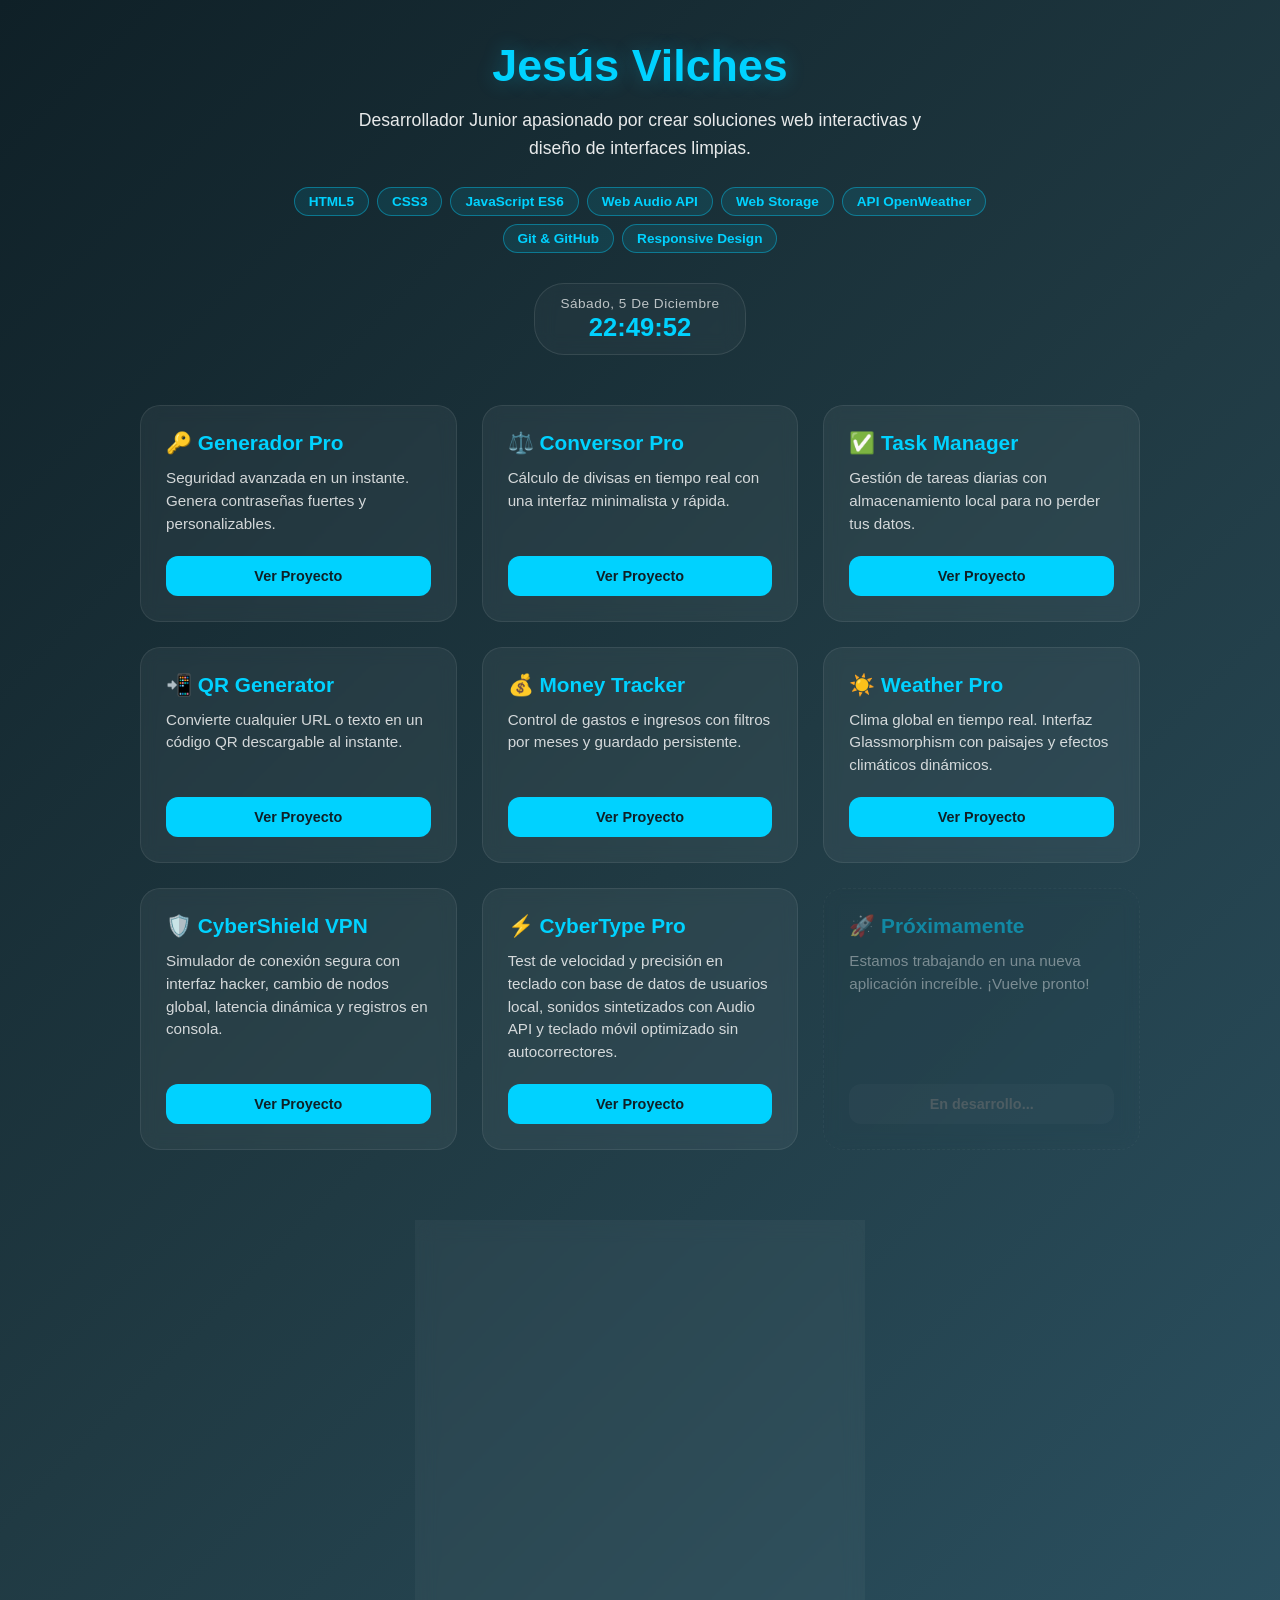
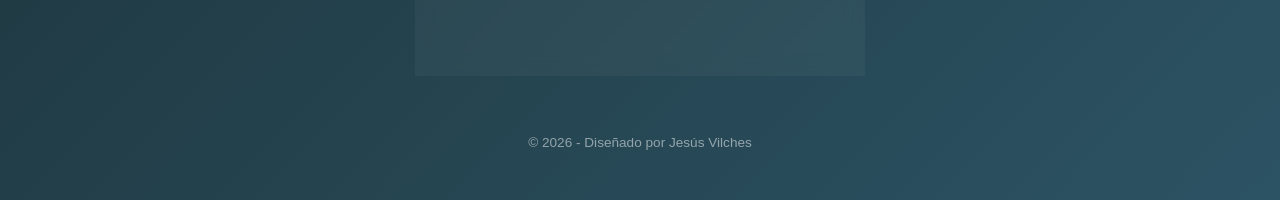
==== index.html @ 09b0a73a "Update index.html" ====
<!DOCTYPE html>
<html lang="es">
<head>
    <meta charset="UTF-8">
    <meta name="viewport" content="width=device-width, initial-scale=1.0">
    <title>Jesús Vilches | Portafolio</title>
    <style>
        * { margin: 0; padding: 0; box-sizing: border-box; font-family: 'Segoe UI', Tahoma, Geneva, Verdana, sans-serif; }
        
        body {
            background: linear-gradient(135deg, #0f2027 0%, #203a43 50%, #2c5364 100%);
            color: white;
            min-height: 100vh;
            display: flex;
            flex-direction: column;
            align-items: center;
            padding: 40px 20px;
        }

        header { text-align: center; margin-bottom: 40px; max-width: 800px; width: 100%; }
        
        h1 { font-size: 2.8rem; margin-bottom: 15px; color: #00d2ff; text-shadow: 0 0 20px rgba(0,210,255,0.3); }
        
        .descripcion { font-size: 1.1rem; margin-bottom: 25px; opacity: 0.9; line-height: 1.6; padding: 0 10px; max-width: 600px; margin-left: auto; margin-right: auto; }

        .skills-container { display: flex; gap: 8px; justify-content: center; flex-wrap: wrap; margin-bottom: 30px; }
        .skill-tag { 
            background: rgba(0, 210, 255, 0.1); border: 1px solid rgba(0, 210, 255, 0.4); 
            color: #00d2ff; padding: 6px 14px; border-radius: 25px; 
            font-size: 0.85rem; font-weight: bold;
            transition: all 0.3s ease;
        }
        .skill-tag:hover { background: rgba(0, 210, 255, 0.25); transform: translateY(-2px); }

        .info-tiempo { 
            background: rgba(255, 255, 255, 0.03); padding: 12px 25px; 
            border-radius: 30px; backdrop-filter: blur(10px); 
            -webkit-backdrop-filter: blur(10px);
            border: 1px solid rgba(255,255,255,0.1); 
            margin: 0 auto 10px auto; width: fit-content;
            display: flex; flex-direction: column; align-items: center; gap: 2px;
        }
        #fecha { display: block; font-size: 0.85rem; text-transform: capitalize; opacity: 0.7; letter-spacing: 0.5px; }
        #reloj { display: block; font-size: 1.6rem; font-weight: bold; color: #00d2ff; }

        /* Contenedor inteligente */
        .container { 
            width: 100%; 
            max-width: 1000px; 
            display: grid; 
            grid-template-columns: repeat(auto-fit, minmax(280px, 1fr)); 
            gap: 25px; 
            margin-bottom: 40px;
        }

        /* Tarjetas con estilo Glassmorphism (Cristal) */
        .proyecto { 
            background: rgba(255, 255, 255, 0.05); 
            padding: 25px; 
            border-radius: 20px; 
            border: 1px solid rgba(255, 255, 255, 0.08); 
            backdrop-filter: blur(8px);
            -webkit-backdrop-filter: blur(8px);
            display: flex; 
            flex-direction: column; 
            justify-content: space-between; 
            transition: all 0.4s cubic-bezier(0.165, 0.84, 0.44, 1);
        }

        .proyecto:hover {
            transform: translateY(-8px);
            box-shadow: 0 15px 30px rgba(0, 210, 255, 0.15);
            border-color: rgba(0, 210, 255, 0.5);
            background: rgba(255, 255, 255, 0.08);
        }
        
        h3 { color: #00d2ff; margin-bottom: 12px; font-size: 1.3rem; display: flex; align-items: center; gap: 8px; }
        .proyecto p { margin-bottom: 20px; font-size: 0.95rem; opacity: 0.8; line-height: 1.5; }
        
        .btn { 
            background: #00d2ff; 
            color: #0f2027; 
            text-decoration: none; 
            padding: 12px; 
            border-radius: 12px; 
            text-align: center; 
            font-weight: bold; 
            font-size: 0.9rem;
            cursor: pointer;
            border: none;
            transition: all 0.2s ease;
            width: 100%;
            margin-top: auto; 
        }

        .btn:hover { opacity: 0.9; transform: scale(1.02); box-shadow: 0 4px 12px rgba(0, 210, 255, 0.3); }

        /* Estilos de la sección de contacto */
        .contacto-seccion {
            width: 100%;
            max-width: 450px;
            margin-top: 30px;
            background: rgba(255, 255, 255, 0.04);
            padding: 30px;
            border-radius: 20px;
            border: 1px solid rgba(255,255,255,0.08);
            backdrop-filter: blur(10px);
            -webkit-backdrop-filter: blur(10px);
        }

        .contacto-seccion h2 {
            text-align: center;
            color: #00d2ff;
            margin-bottom: 20px;
            font-size: 1.6rem;
        }

        .form-group { margin-bottom: 18px; }
        .form-group label { display: block; margin-bottom: 6px; font-size: 0.9rem; opacity: 0.8; }
        .form-group input, .form-group textarea {
            width: 100%;
            padding: 12px;
            border-radius: 10px;
            border: 1px solid rgba(255,255,255,0.15);
            background: rgba(0, 0, 0, 0.2);
            color: white;
            font-size: 0.95rem;
            outline: none;
            transition: border-color 0.2s;
        }

        .form-group input:focus, .form-group textarea:focus {
            border-color: #00d2ff;
        }

        footer { margin-top: 60px; opacity: 0.5; font-size: 0.85rem; padding-bottom: 10px; text-align: center; }
    </style>
</head>
<body>

    <header>
        <h1>Jesús Vilches</h1>
        <p class="descripcion">Desarrollador Junior apasionado por crear soluciones web interactivas y diseño de interfaces limpias.</p>
        
        <div class="skills-container">
            <span class="skill-tag">HTML5</span>
            <span class="skill-tag">CSS3</span>
            <span class="skill-tag">JavaScript ES6</span>
            <span class="skill-tag">Web Audio API</span>
            <span class="skill-tag">Web Storage</span>
            <span class="skill-tag">API OpenWeather</span>
            <span class="skill-tag">Git & GitHub</span>
            <span class="skill-tag">Responsive Design</span>
        </div>

        <div class="info-tiempo">
            <span id="fecha"></span>
            <span id="reloj"></span>
        </div>
    </header>

    <div class="container">
        <div class="proyecto">
            <h3>🔑 Generador Pro</h3>
            <p>Seguridad avanzada en un instante. Genera contraseñas fuertes y personalizables.</p>
            <a href="https://vilcheslinense4.github.io/generador-pass-js-/" class="btn">Ver Proyecto</a>
        </div>

        <div class="proyecto">
            <h3>⚖️ Conversor Pro</h3>
            <p>Cálculo de divisas en tiempo real con una interfaz minimalista y rápida.</p>
            <a href="https://vilcheslinense4.github.io/conversor-divisas/" class="btn">Ver Proyecto</a>
        </div>

        <div class="proyecto">
            <h3>✅ Task Manager</h3>
            <p>Gestión de tareas diarias con almacenamiento local para no perder tus datos.</p>
            <a href="https://vilcheslinense4.github.io/lista-tareas-js/" class="btn">Ver Proyecto</a>
        </div>

        <div class="proyecto">
            <h3>📲 QR Generator</h3>
            <p>Convierte cualquier URL o texto en un código QR descargable al instante.</p>
            <a href="https://vilcheslinense4.github.io/generador-qr/" class="btn">Ver Proyecto</a>
        </div>

        <div class="proyecto">
            <h3>💰 Money Tracker</h3>
            <p>Control de gastos e ingresos con filtros por meses y guardado persistente.</p>
            <a href="https://vilcheslinense4.github.io/gestor-gastos-personales/" class="btn">Ver Proyecto</a>
        </div>

        <div class="proyecto">
            <h3>☀️ Weather Pro</h3>
            <p>Clima global en tiempo real. Interfaz Glassmorphism con paisajes y efectos climáticos dinámicos.</p>
            <a href="https://vilcheslinense4.github.io/app-clima-js/" class="btn">Ver Proyecto</a>
        </div>

        <div class="proyecto">
            <h3>🛡️ CyberShield VPN</h3>
            <p>Simulador de conexión segura con interfaz hacker, cambio de nodos global, latencia dinámica y registros en consola.</p>
            <a href="https://vilcheslinense4.github.io/simulador-vpn/index.html" class="btn">Ver Proyecto</a>
        </div>

        <div class="proyecto">
            <h3>⚡ CyberType Pro</h3>
            <p>Test de velocidad y precisión en teclado con base de datos de usuarios local, sonidos sintetizados con Audio API y teclado móvil optimizado sin autocorrectores.</p>
            <a href="https://vilcheslinense4.github.io/juego-tecleo-js/index.html" class="btn">Ver Proyecto</a>
        </div>

        <div class="proyecto" style="border-style: dashed; opacity: 0.5; background: transparent;">
            <h3>🚀 Próximamente</h3>
            <p>Estamos trabajando en una nueva aplicación increíble. ¡Vuelve pronto!</p>
            <span class="btn" style="background: rgba(255,255,255,0.05); color: #777; cursor: default; box-shadow: none; transform: none;">En desarrollo...</span>
        </div>
    </div>

    <div class="contacto-seccion">
        <h2>Contáctame</h2>
        <form action="https://formspree.io/f/xrejnpwr" method="POST">
            <div class="form-group">
                <label>Tu nombre:</label>
                <input type="text" name="name" required placeholder="Nombre completo">
            </div>
            <div class="form-group">
                <label>Tu correo electrónico:</label>
                <input type="email" name="_replyto" required placeholder="correo@ejemplo.com">
            </div>
            <div class="form-group">
                <label>Tu mensaje:</label>
                <textarea name="message" rows="4" required placeholder="Hola Jesús, me gustaría hablar sobre..."></textarea>
            </div>
            <button type="submit" class="btn" style="width: 100%;">Enviar Mensaje</button>
        </form>
    </div>

    <footer>© 2026 - Diseñado por Jesús Vilches</footer>

    <script>
        function actualizar() {
            const ahora = new Date();
            const opciones = { weekday: 'long', day: 'numeric', month: 'long' };
            document.getElementById('fecha').innerText = ahora.toLocaleDateString('es-ES', opciones);
            document.getElementById('reloj').innerText = ahora.toLocaleTimeString('es-ES');
        }
        setInterval(actualizar, 1000);
        actualizar();
    </script>
</body>
</html>
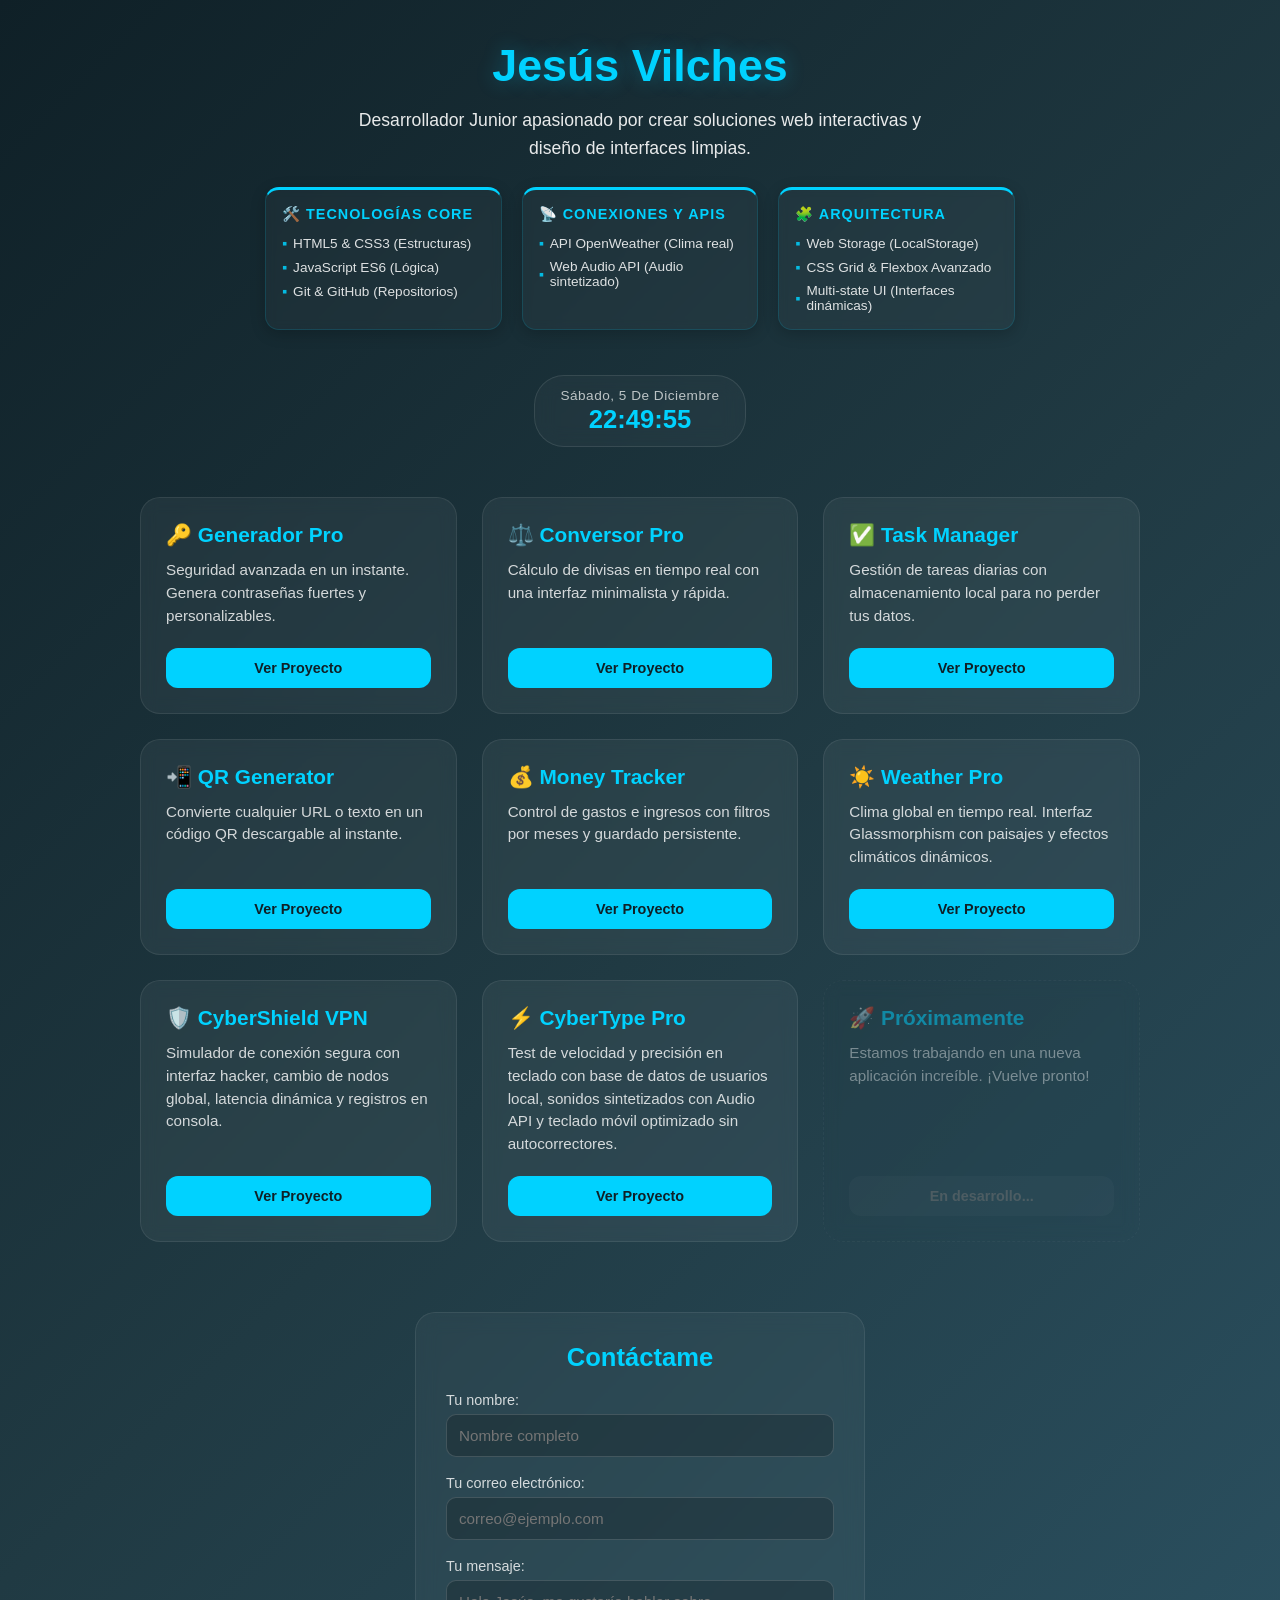
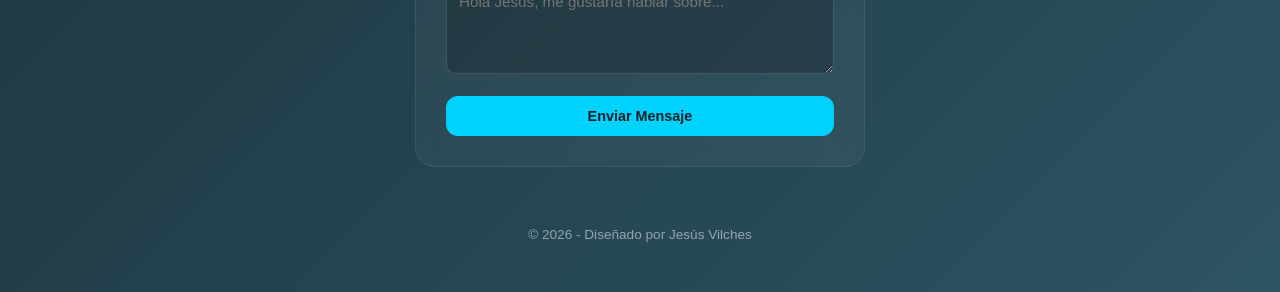
==== commit bbee58b2: "Update index.html" ====
--- a/index.html
+++ b/index.html
@@ -17,27 +17,85 @@
             padding: 40px 20px;
         }
 
-        header { text-align: center; margin-bottom: 40px; max-width: 800px; width: 100%; }
+        header { text-align: center; margin-bottom: 40px; max-width: 800px; width: 100%; display: flex; flex-direction: column; align-items: center; }
         
         h1 { font-size: 2.8rem; margin-bottom: 15px; color: #00d2ff; text-shadow: 0 0 20px rgba(0,210,255,0.3); }
         
-        .descripcion { font-size: 1.1rem; margin-bottom: 25px; opacity: 0.9; line-height: 1.6; padding: 0 10px; max-width: 600px; margin-left: auto; margin-right: auto; }
-
-        .skills-container { display: flex; gap: 8px; justify-content: center; flex-wrap: wrap; margin-bottom: 30px; }
-        .skill-tag { 
-            background: rgba(0, 210, 255, 0.1); border: 1px solid rgba(0, 210, 255, 0.4); 
-            color: #00d2ff; padding: 6px 14px; border-radius: 25px; 
-            font-size: 0.85rem; font-weight: bold;
+        .descripcion { font-size: 1.1rem; margin-bottom: 25px; opacity: 0.9; line-height: 1.6; padding: 0 10px; max-width: 600px; text-align: center; }
+
+        /* CONTENEDOR NUEVO DE CONOCIMIENTOS REALES (3 COLUMNAS) */
+        .skills-grid-new {
+            display: flex;
+            flex-wrap: wrap;
+            gap: 20px;
+            margin-bottom: 35px;
+            width: 100%;
+            max-width: 750px;
+            text-align: left;
+        }
+
+        .skills-column-cyber {
+            flex: 1;
+            min-width: 220px;
+            background: rgba(255, 255, 255, 0.03);
+            border: 1px solid rgba(0, 210, 255, 0.15);
+            border-top: 3px solid #00d2ff;
+            border-radius: 14px;
+            padding: 16px;
+            box-shadow: 0 4px 15px rgba(0, 0, 0, 0.2);
+            backdrop-filter: blur(5px);
+            -webkit-backdrop-filter: blur(5px);
             transition: all 0.3s ease;
         }
-        .skill-tag:hover { background: rgba(0, 210, 255, 0.25); transform: translateY(-2px); }
+
+        .skills-column-cyber:hover {
+            border-color: rgba(0, 210, 255, 0.5);
+            background: rgba(255, 255, 255, 0.06);
+            transform: translateY(-2px);
+            box-shadow: 0 6px 20px rgba(0, 210, 255, 0.1);
+        }
+
+        .skills-column-cyber h3 {
+            font-size: 0.9rem;
+            color: #00d2ff;
+            text-transform: uppercase;
+            letter-spacing: 1px;
+            margin-bottom: 12px;
+            display: flex;
+            align-items: center;
+            gap: 6px;
+        }
+
+        .skills-list-cyber {
+            list-style: none;
+            padding: 0;
+            margin: 0;
+            display: flex;
+            flex-direction: column;
+            gap: 8px;
+        }
+
+        .skills-list-cyber li {
+            font-size: 0.85rem;
+            color: white;
+            opacity: 0.85;
+            display: flex;
+            align-items: center;
+            gap: 6px;
+        }
+
+        .skills-list-cyber li::before {
+            content: "▪";
+            color: #00d2ff;
+            font-size: 0.9rem;
+        }
 
         .info-tiempo { 
             background: rgba(255, 255, 255, 0.03); padding: 12px 25px; 
             border-radius: 30px; backdrop-filter: blur(10px); 
             -webkit-backdrop-filter: blur(10px);
             border: 1px solid rgba(255,255,255,0.1); 
-            margin: 0 auto 10px auto; width: fit-content;
+            margin: 10px auto 10px auto; width: fit-content;
             display: flex; flex-direction: column; align-items: center; gap: 2px;
         }
         #fecha { display: block; font-size: 0.85rem; text-transform: capitalize; opacity: 0.7; letter-spacing: 0.5px; }
@@ -74,7 +132,7 @@
             background: rgba(255, 255, 255, 0.08);
         }
         
-        h3 { color: #00d2ff; margin-bottom: 12px; font-size: 1.3rem; display: flex; align-items: center; gap: 8px; }
+        .proyecto h3 { color: #00d2ff; margin-bottom: 12px; font-size: 1.3rem; display: flex; align-items: center; gap: 8px; text-transform: none; letter-spacing: normal; }
         .proyecto p { margin-bottom: 20px; font-size: 0.95rem; opacity: 0.8; line-height: 1.5; }
         
         .btn { 
@@ -134,6 +192,18 @@
         }
 
         footer { margin-top: 60px; opacity: 0.5; font-size: 0.85rem; padding-bottom: 10px; text-align: center; }
+
+        /* RESPONSIVE PARA EL SMARTPHONE */
+        @media (max-width: 650px) {
+            .skills-grid-new {
+                flex-direction: column;
+                gap: 15px;
+                padding: 0 10px;
+            }
+            .skills-column-cyber {
+                min-width: 100%;
+            }
+        }
     </style>
 </head>
 <body>
@@ -142,15 +212,34 @@
         <h1>Jesús Vilches</h1>
         <p class="descripcion">Desarrollador Junior apasionado por crear soluciones web interactivas y diseño de interfaces limpias.</p>
         
-        <div class="skills-container">
-            <span class="skill-tag">HTML5</span>
-            <span class="skill-tag">CSS3</span>
-            <span class="skill-tag">JavaScript ES6</span>
-            <span class="skill-tag">Web Audio API</span>
-            <span class="skill-tag">Web Storage</span>
-            <span class="skill-tag">API OpenWeather</span>
-            <span class="skill-tag">Git & GitHub</span>
-            <span class="skill-tag">Responsive Design</span>
+        <div class="skills-grid-new">
+            
+            <div class="skills-column-cyber">
+                <h3>🛠️ Tecnologías Core</h3>
+                <ul class="skills-list-cyber">
+                    <li>HTML5 & CSS3 (Estructuras)</li>
+                    <li>JavaScript ES6 (Lógica)</li>
+                    <li>Git & GitHub (Repositorios)</li>
+                </ul>
+            </div>
+
+            <div class="skills-column-cyber">
+                <h3>📡 Conexiones y APIs</h3>
+                <ul class="skills-list-cyber">
+                    <li>API OpenWeather (Clima real)</li>
+                    <li>Web Audio API (Audio sintetizado)</li>
+                </ul>
+            </div>
+
+            <div class="skills-column-cyber">
+                <h3>🧩 Arquitectura</h3>
+                <ul class="skills-list-cyber">
+                    <li>Web Storage (LocalStorage)</li>
+                    <li>CSS Grid & Flexbox Avanzado</li>
+                    <li>Multi-state UI (Interfaces dinámicas)</li>
+                </ul>
+            </div>
+
         </div>
 
         <div class="info-tiempo">
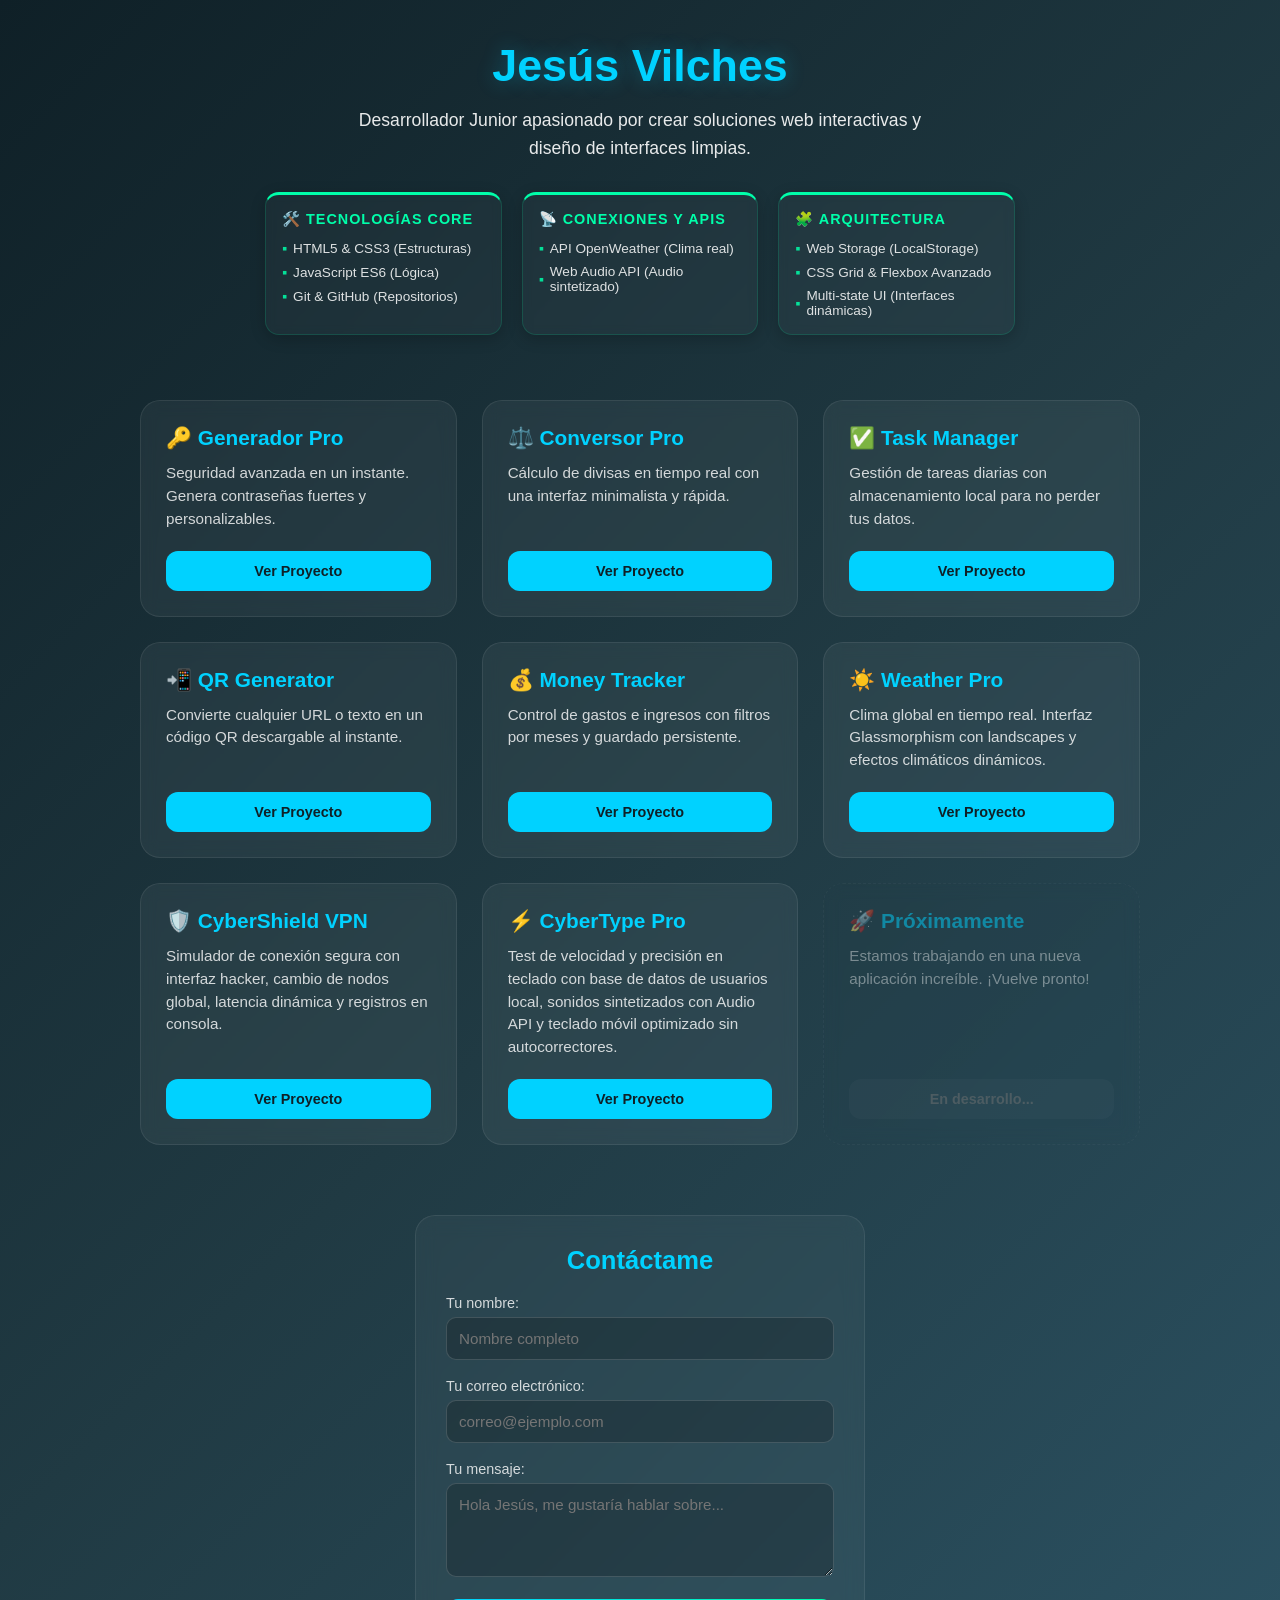
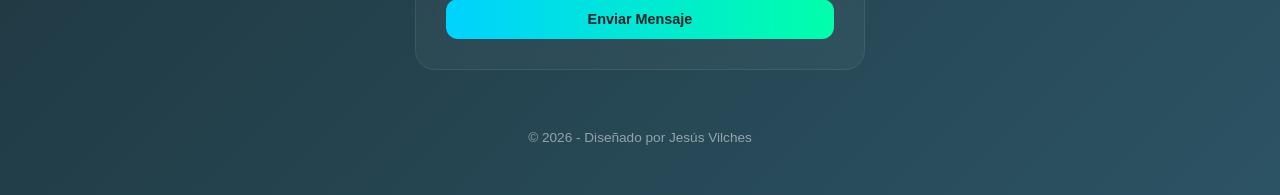
==== commit 512ed333: "Update index.html" ====
--- a/index.html
+++ b/index.html
@@ -17,18 +17,18 @@
             padding: 40px 20px;
         }
 
-        header { text-align: center; margin-bottom: 40px; max-width: 800px; width: 100%; display: flex; flex-direction: column; align-items: center; }
+        header { text-align: center; margin-bottom: 35px; max-width: 800px; width: 100%; display: flex; flex-direction: column; align-items: center; }
         
         h1 { font-size: 2.8rem; margin-bottom: 15px; color: #00d2ff; text-shadow: 0 0 20px rgba(0,210,255,0.3); }
         
-        .descripcion { font-size: 1.1rem; margin-bottom: 25px; opacity: 0.9; line-height: 1.6; padding: 0 10px; max-width: 600px; text-align: center; }
-
-        /* CONTENEDOR NUEVO DE CONOCIMIENTOS REALES (3 COLUMNAS) */
+        .descripcion { font-size: 1.1rem; margin-bottom: 30px; opacity: 0.9; line-height: 1.6; padding: 0 10px; max-width: 600px; text-align: center; }
+
+        /* CONTENEDOR DE HABILIDADES REVISADO (COLORES DIFERENCIADOS) */
         .skills-grid-new {
             display: flex;
             flex-wrap: wrap;
             gap: 20px;
-            margin-bottom: 35px;
+            margin-bottom: 15px;
             width: 100%;
             max-width: 750px;
             text-align: left;
@@ -38,8 +38,8 @@
             flex: 1;
             min-width: 220px;
             background: rgba(255, 255, 255, 0.03);
-            border: 1px solid rgba(0, 210, 255, 0.15);
-            border-top: 3px solid #00d2ff;
+            border: 1px solid rgba(0, 255, 170, 0.15);
+            border-top: 3px solid #00ffaa; /* Verde neón para diferenciarlo de los proyectos */
             border-radius: 14px;
             padding: 16px;
             box-shadow: 0 4px 15px rgba(0, 0, 0, 0.2);
@@ -49,15 +49,15 @@
         }
 
         .skills-column-cyber:hover {
-            border-color: rgba(0, 210, 255, 0.5);
+            border-color: rgba(0, 255, 170, 0.5);
             background: rgba(255, 255, 255, 0.06);
             transform: translateY(-2px);
-            box-shadow: 0 6px 20px rgba(0, 210, 255, 0.1);
+            box-shadow: 0 6px 20px rgba(0, 255, 170, 0.1);
         }
 
         .skills-column-cyber h3 {
             font-size: 0.9rem;
-            color: #00d2ff;
+            color: #00ffaa; /* Color verde tecnológico limpio */
             text-transform: uppercase;
             letter-spacing: 1px;
             margin-bottom: 12px;
@@ -86,20 +86,9 @@
 
         .skills-list-cyber li::before {
             content: "▪";
-            color: #00d2ff;
+            color: #00ffaa;
             font-size: 0.9rem;
         }
-
-        .info-tiempo { 
-            background: rgba(255, 255, 255, 0.03); padding: 12px 25px; 
-            border-radius: 30px; backdrop-filter: blur(10px); 
-            -webkit-backdrop-filter: blur(10px);
-            border: 1px solid rgba(255,255,255,0.1); 
-            margin: 10px auto 10px auto; width: fit-content;
-            display: flex; flex-direction: column; align-items: center; gap: 2px;
-        }
-        #fecha { display: block; font-size: 0.85rem; text-transform: capitalize; opacity: 0.7; letter-spacing: 0.5px; }
-        #reloj { display: block; font-size: 1.6rem; font-weight: bold; color: #00d2ff; }
 
         /* Contenedor inteligente */
         .container { 
@@ -109,6 +98,7 @@
             grid-template-columns: repeat(auto-fit, minmax(280px, 1fr)); 
             gap: 25px; 
             margin-bottom: 40px;
+            margin-top: 15px;
         }
 
         /* Tarjetas con estilo Glassmorphism (Cristal) */
@@ -161,7 +151,7 @@
             background: rgba(255, 255, 255, 0.04);
             padding: 30px;
             border-radius: 20px;
-            border: 1px solid rgba(255,255,255,0.08);
+            border: 1px solid rgba(255, 255, 255, 0.08);
             backdrop-filter: blur(10px);
             -webkit-backdrop-filter: blur(10px);
         }
@@ -241,11 +231,6 @@
             </div>
 
         </div>
-
-        <div class="info-tiempo">
-            <span id="fecha"></span>
-            <span id="reloj"></span>
-        </div>
     </header>
 
     <div class="container">
@@ -281,7 +266,7 @@
 
         <div class="proyecto">
             <h3>☀️ Weather Pro</h3>
-            <p>Clima global en tiempo real. Interfaz Glassmorphism con paisajes y efectos climáticos dinámicos.</p>
+            <p>Clima global en tiempo real. Interfaz Glassmorphism con landscapes y efectos climáticos dinámicos.</p>
             <a href="https://vilcheslinense4.github.io/app-clima-js/" class="btn">Ver Proyecto</a>
         </div>
 
@@ -319,21 +304,10 @@
                 <label>Tu mensaje:</label>
                 <textarea name="message" rows="4" required placeholder="Hola Jesús, me gustaría hablar sobre..."></textarea>
             </div>
-            <button type="submit" class="btn" style="width: 100%;">Enviar Mensaje</button>
+            <button type="submit" class="btn" style="width: 100%; background: linear-gradient(90deg, #00d2ff, #00ffaa);">Enviar Mensaje</button>
         </form>
     </div>
 
     <footer>© 2026 - Diseñado por Jesús Vilches</footer>
-
-    <script>
-        function actualizar() {
-            const ahora = new Date();
-            const opciones = { weekday: 'long', day: 'numeric', month: 'long' };
-            document.getElementById('fecha').innerText = ahora.toLocaleDateString('es-ES', opciones);
-            document.getElementById('reloj').innerText = ahora.toLocaleTimeString('es-ES');
-        }
-        setInterval(actualizar, 1000);
-        actualizar();
-    </script>
 </body>
 </html>
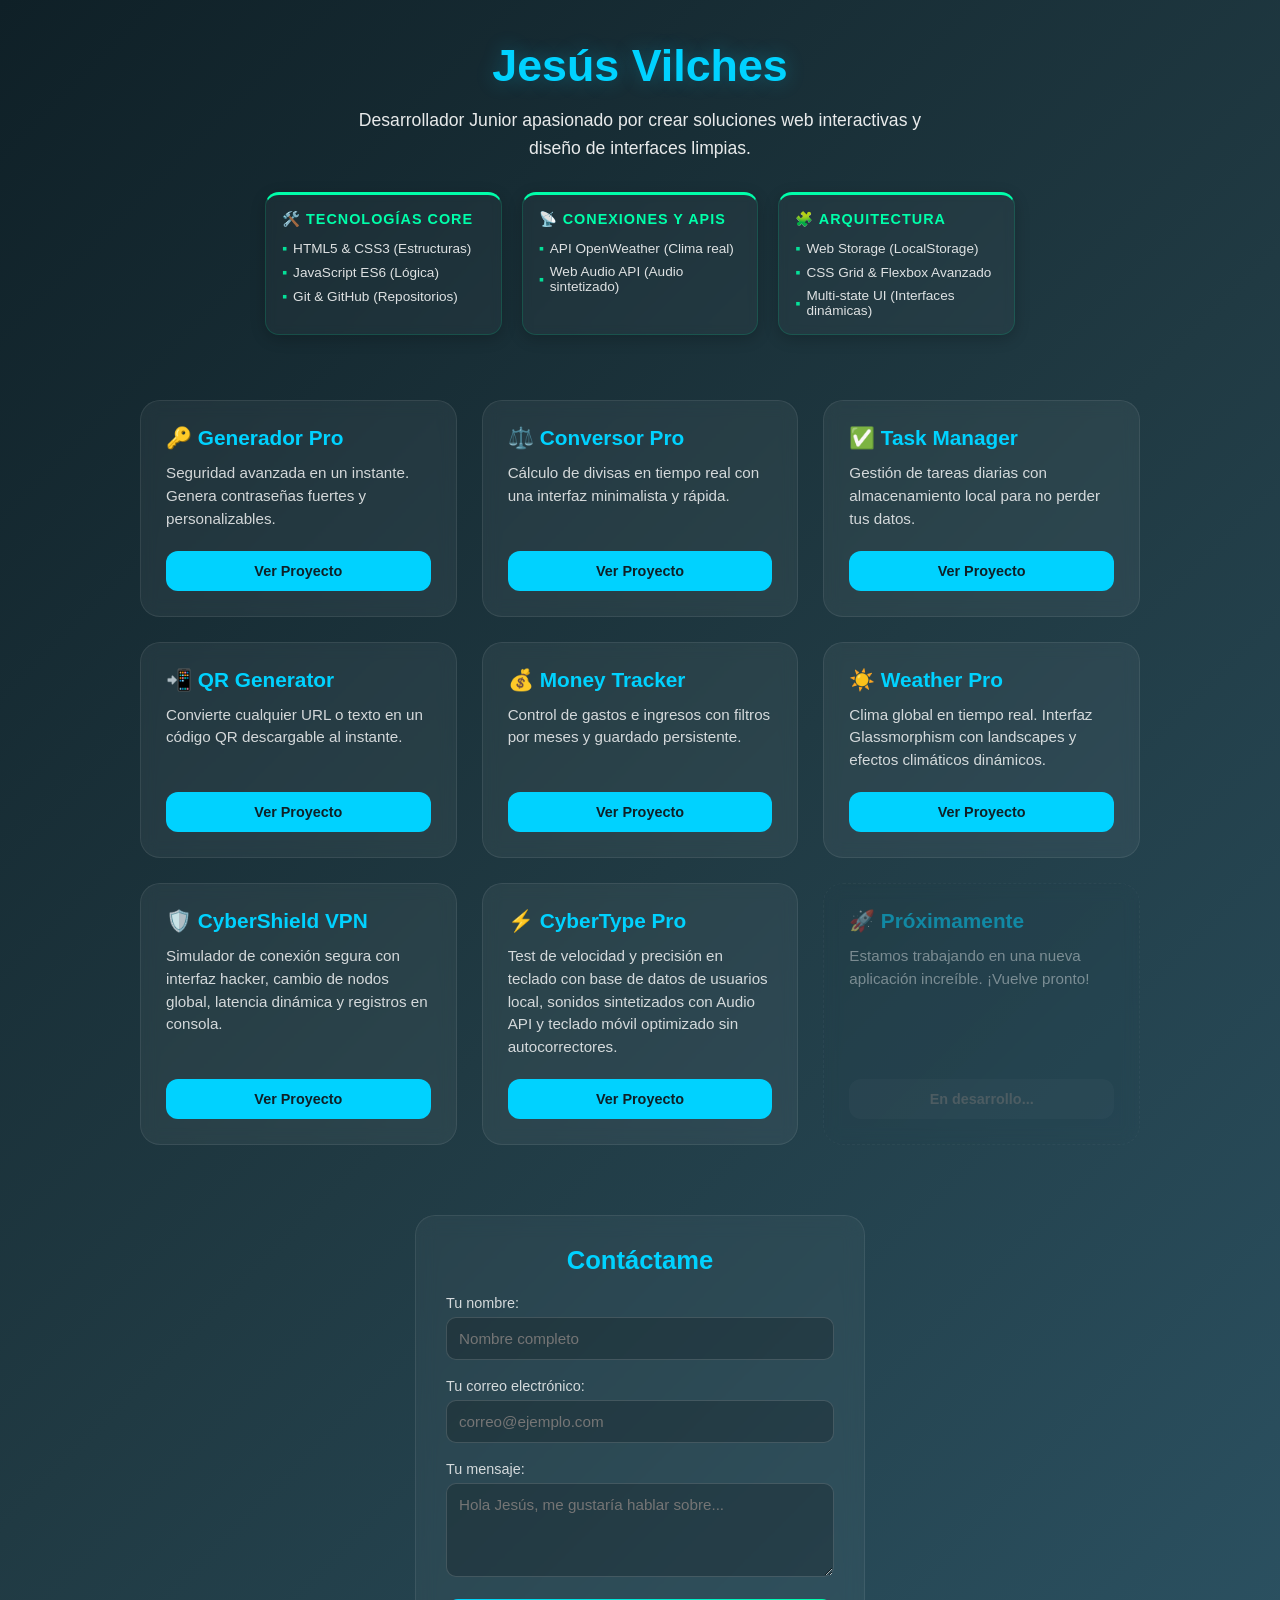
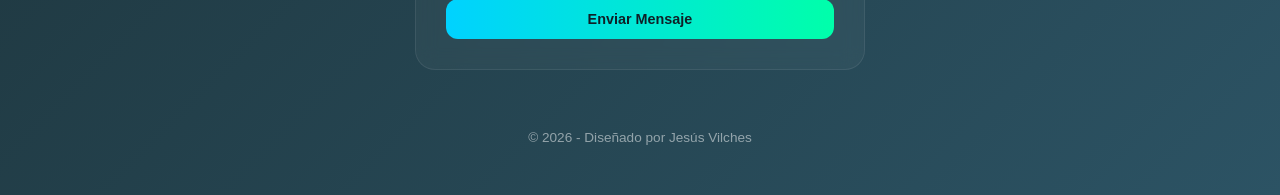
==== commit bf2a55b4: "Update index.html" ====
--- a/index.html
+++ b/index.html
@@ -23,7 +23,6 @@
         
         .descripcion { font-size: 1.1rem; margin-bottom: 30px; opacity: 0.9; line-height: 1.6; padding: 0 10px; max-width: 600px; text-align: center; }
 
-        /* CONTENEDOR DE HABILIDADES REVISADO (COLORES DIFERENCIADOS) */
         .skills-grid-new {
             display: flex;
             flex-wrap: wrap;
@@ -39,7 +38,7 @@
             min-width: 220px;
             background: rgba(255, 255, 255, 0.03);
             border: 1px solid rgba(0, 255, 170, 0.15);
-            border-top: 3px solid #00ffaa; /* Verde neón para diferenciarlo de los proyectos */
+            border-top: 3px solid #00ffaa; 
             border-radius: 14px;
             padding: 16px;
             box-shadow: 0 4px 15px rgba(0, 0, 0, 0.2);
@@ -48,16 +47,9 @@
             transition: all 0.3s ease;
         }
 
-        .skills-column-cyber:hover {
-            border-color: rgba(0, 255, 170, 0.5);
-            background: rgba(255, 255, 255, 0.06);
-            transform: translateY(-2px);
-            box-shadow: 0 6px 20px rgba(0, 255, 170, 0.1);
-        }
-
         .skills-column-cyber h3 {
             font-size: 0.9rem;
-            color: #00ffaa; /* Color verde tecnológico limpio */
+            color: #00ffaa; 
             text-transform: uppercase;
             letter-spacing: 1px;
             margin-bottom: 12px;
@@ -90,7 +82,6 @@
             font-size: 0.9rem;
         }
 
-        /* Contenedor inteligente */
         .container { 
             width: 100%; 
             max-width: 1000px; 
@@ -101,7 +92,6 @@
             margin-top: 15px;
         }
 
-        /* Tarjetas con estilo Glassmorphism (Cristal) */
         .proyecto { 
             background: rgba(255, 255, 255, 0.05); 
             padding: 25px; 
@@ -112,19 +102,13 @@
             display: flex; 
             flex-direction: column; 
             justify-content: space-between; 
-            transition: all 0.4s cubic-bezier(0.165, 0.84, 0.44, 1);
-        }
-
-        .proyecto:hover {
-            transform: translateY(-8px);
-            box-shadow: 0 15px 30px rgba(0, 210, 255, 0.15);
-            border-color: rgba(0, 210, 255, 0.5);
-            background: rgba(255, 255, 255, 0.08);
-        }
-        
-        .proyecto h3 { color: #00d2ff; margin-bottom: 12px; font-size: 1.3rem; display: flex; align-items: center; gap: 8px; text-transform: none; letter-spacing: normal; }
+            transition: all 0.3s ease;
+        }
+        
+        .proyecto h3 { color: #00d2ff; margin-bottom: 12px; font-size: 1.3rem; display: flex; align-items: center; gap: 8px; }
         .proyecto p { margin-bottom: 20px; font-size: 0.95rem; opacity: 0.8; line-height: 1.5; }
         
+        /* BOTÓN CON EFECTOS TÁCTILES MEJORADOS */
         .btn { 
             background: #00d2ff; 
             color: #0f2027; 
@@ -136,14 +120,18 @@
             font-size: 0.9rem;
             cursor: pointer;
             border: none;
-            transition: all 0.2s ease;
+            transition: background 0.2s, transform 0.1s;
             width: 100%;
             margin-top: auto; 
-        }
-
-        .btn:hover { opacity: 0.9; transform: scale(1.02); box-shadow: 0 4px 12px rgba(0, 210, 255, 0.3); }
-
-        /* Estilos de la sección de contacto */
+            display: block;
+        }
+
+        /* Al mantener pulsado en móvil o hacer click, cambia de color radicalmente y se hunde */
+        .btn:active { 
+            background: #00ffaa !important; /* Cambio visual fuerte a verde neón al pulsar */
+            transform: scale(0.95); /* Se encoge sutilmente dando sensación de botón real */
+        }
+
         .contacto-seccion {
             width: 100%;
             max-width: 450px;
@@ -156,15 +144,10 @@
             -webkit-backdrop-filter: blur(10px);
         }
 
-        .contacto-seccion h2 {
-            text-align: center;
-            color: #00d2ff;
-            margin-bottom: 20px;
-            font-size: 1.6rem;
-        }
-
+        .contacto-seccion h2 { text-align: center; color: #00d2ff; margin-bottom: 20px; font-size: 1.6rem; }
         .form-group { margin-bottom: 18px; }
         .form-group label { display: block; margin-bottom: 6px; font-size: 0.9rem; opacity: 0.8; }
+        
         .form-group input, .form-group textarea {
             width: 100%;
             padding: 12px;
@@ -177,22 +160,13 @@
             transition: border-color 0.2s;
         }
 
-        .form-group input:focus, .form-group textarea:focus {
-            border-color: #00d2ff;
-        }
+        .form-group input:focus, .form-group textarea:focus { border-color: #00d2ff; }
 
         footer { margin-top: 60px; opacity: 0.5; font-size: 0.85rem; padding-bottom: 10px; text-align: center; }
 
-        /* RESPONSIVE PARA EL SMARTPHONE */
         @media (max-width: 650px) {
-            .skills-grid-new {
-                flex-direction: column;
-                gap: 15px;
-                padding: 0 10px;
-            }
-            .skills-column-cyber {
-                min-width: 100%;
-            }
+            .skills-grid-new { flex-direction: column; gap: 15px; padding: 0 10px; }
+            .skills-column-cyber { min-width: 100%; }
         }
     </style>
 </head>
@@ -203,7 +177,6 @@
         <p class="descripcion">Desarrollador Junior apasionado por crear soluciones web interactivas y diseño de interfaces limpias.</p>
         
         <div class="skills-grid-new">
-            
             <div class="skills-column-cyber">
                 <h3>🛠️ Tecnologías Core</h3>
                 <ul class="skills-list-cyber">
@@ -212,7 +185,6 @@
                     <li>Git & GitHub (Repositorios)</li>
                 </ul>
             </div>
-
             <div class="skills-column-cyber">
                 <h3>📡 Conexiones y APIs</h3>
                 <ul class="skills-list-cyber">
@@ -220,7 +192,6 @@
                     <li>Web Audio API (Audio sintetizado)</li>
                 </ul>
             </div>
-
             <div class="skills-column-cyber">
                 <h3>🧩 Arquitectura</h3>
                 <ul class="skills-list-cyber">
@@ -229,7 +200,6 @@
                     <li>Multi-state UI (Interfaces dinámicas)</li>
                 </ul>
             </div>
-
         </div>
     </header>
 
@@ -237,49 +207,49 @@
         <div class="proyecto">
             <h3>🔑 Generador Pro</h3>
             <p>Seguridad avanzada en un instante. Genera contraseñas fuertes y personalizables.</p>
-            <a href="https://vilcheslinense4.github.io/generador-pass-js-/" class="btn">Ver Proyecto</a>
+            <a href="https://vilcheslinense4.github.io/generador-pass-js-/" class="btn fx-click">Ver Proyecto</a>
         </div>
 
         <div class="proyecto">
             <h3>⚖️ Conversor Pro</h3>
             <p>Cálculo de divisas en tiempo real con una interfaz minimalista y rápida.</p>
-            <a href="https://vilcheslinense4.github.io/conversor-divisas/" class="btn">Ver Proyecto</a>
+            <a href="https://vilcheslinense4.github.io/conversor-divisas/" class="btn fx-click">Ver Proyecto</a>
         </div>
 
         <div class="proyecto">
             <h3>✅ Task Manager</h3>
             <p>Gestión de tareas diarias con almacenamiento local para no perder tus datos.</p>
-            <a href="https://vilcheslinense4.github.io/lista-tareas-js/" class="btn">Ver Proyecto</a>
+            <a href="https://vilcheslinense4.github.io/lista-tareas-js/" class="btn fx-click">Ver Proyecto</a>
         </div>
 
         <div class="proyecto">
             <h3>📲 QR Generator</h3>
             <p>Convierte cualquier URL o texto en un código QR descargable al instante.</p>
-            <a href="https://vilcheslinense4.github.io/generador-qr/" class="btn">Ver Proyecto</a>
+            <a href="https://vilcheslinense4.github.io/generador-qr/" class="btn fx-click">Ver Proyecto</a>
         </div>
 
         <div class="proyecto">
             <h3>💰 Money Tracker</h3>
             <p>Control de gastos e ingresos con filtros por meses y guardado persistente.</p>
-            <a href="https://vilcheslinense4.github.io/gestor-gastos-personales/" class="btn">Ver Proyecto</a>
+            <a href="https://vilcheslinense4.github.io/gestor-gastos-personales/" class="btn fx-click">Ver Proyecto</a>
         </div>
 
         <div class="proyecto">
             <h3>☀️ Weather Pro</h3>
             <p>Clima global en tiempo real. Interfaz Glassmorphism con landscapes y efectos climáticos dinámicos.</p>
-            <a href="https://vilcheslinense4.github.io/app-clima-js/" class="btn">Ver Proyecto</a>
+            <a href="https://vilcheslinense4.github.io/app-clima-js/" class="btn fx-click">Ver Proyecto</a>
         </div>
 
         <div class="proyecto">
             <h3>🛡️ CyberShield VPN</h3>
             <p>Simulador de conexión segura con interfaz hacker, cambio de nodos global, latencia dinámica y registros en consola.</p>
-            <a href="https://vilcheslinense4.github.io/simulador-vpn/index.html" class="btn">Ver Proyecto</a>
+            <a href="https://vilcheslinense4.github.io/simulador-vpn/index.html" class="btn fx-click">Ver Proyecto</a>
         </div>
 
         <div class="proyecto">
             <h3>⚡ CyberType Pro</h3>
             <p>Test de velocidad y precisión en teclado con base de datos de usuarios local, sonidos sintetizados con Audio API y teclado móvil optimizado sin autocorrectores.</p>
-            <a href="https://vilcheslinense4.github.io/juego-tecleo-js/index.html" class="btn">Ver Proyecto</a>
+            <a href="https://vilcheslinense4.github.io/juego-tecleo-js/index.html" class="btn fx-click">Ver Proyecto</a>
         </div>
 
         <div class="proyecto" style="border-style: dashed; opacity: 0.5; background: transparent;">
@@ -304,10 +274,45 @@
                 <label>Tu mensaje:</label>
                 <textarea name="message" rows="4" required placeholder="Hola Jesús, me gustaría hablar sobre..."></textarea>
             </div>
-            <button type="submit" class="btn" style="width: 100%; background: linear-gradient(90deg, #00d2ff, #00ffaa);">Enviar Mensaje</button>
+            <button type="submit" class="btn fx-click" style="width: 100%; background: linear-gradient(90deg, #00d2ff, #00ffaa);">Enviar Mensaje</button>
         </form>
     </div>
 
     <footer>© 2026 - Diseñado por Jesús Vilches</footer>
+
+    <script>
+        // Función mágica que genera el sonido cibernético usando código puro
+        function playCyberClick() {
+            try {
+                const AudioContext = window.AudioContext || window.webkitAudioContext;
+                const audioCtx = new AudioContext();
+                
+                const osc = audioCtx.createOscillator();
+                const gain = audioCtx.createGain();
+                
+                osc.type = 'sine'; // Tono limpio digital
+                osc.frequency.setValueAtTime(1200, audioCtx.currentTime); // Frecuencia alta para simular un click electrónico
+                osc.frequency.exponentialRampToValueAtTime(300, audioCtx.currentTime + 0.05);
+                
+                gain.gain.setValueAtTime(0.15, audioCtx.currentTime); // Volumen moderado para que no moleste
+                gain.gain.exponentialRampToValueAtTime(0.01, audioCtx.currentTime + 0.05);
+                
+                osc.connect(gain);
+                gain.connect(audioCtx.destination);
+                
+                osc.start();
+                osc.stop(audioCtx.currentTime + 0.05);
+            } catch (e) {
+                console.log("Audio no soportado o bloqueado por el navegador.");
+            }
+        }
+
+        // Aplicar el evento de sonido a todos los botones interactivos al pulsar (táctil o ratón)
+        document.querySelectorAll('.fx-click').forEach(button => {
+            // Captura tanto clicks en PC como toques rápidos en el iPhone
+            button.addEventListener('mousedown', playCyberClick);
+            button.addEventListener('touchstart', playCyberClick);
+        });
+    </script>
 </body>
 </html>
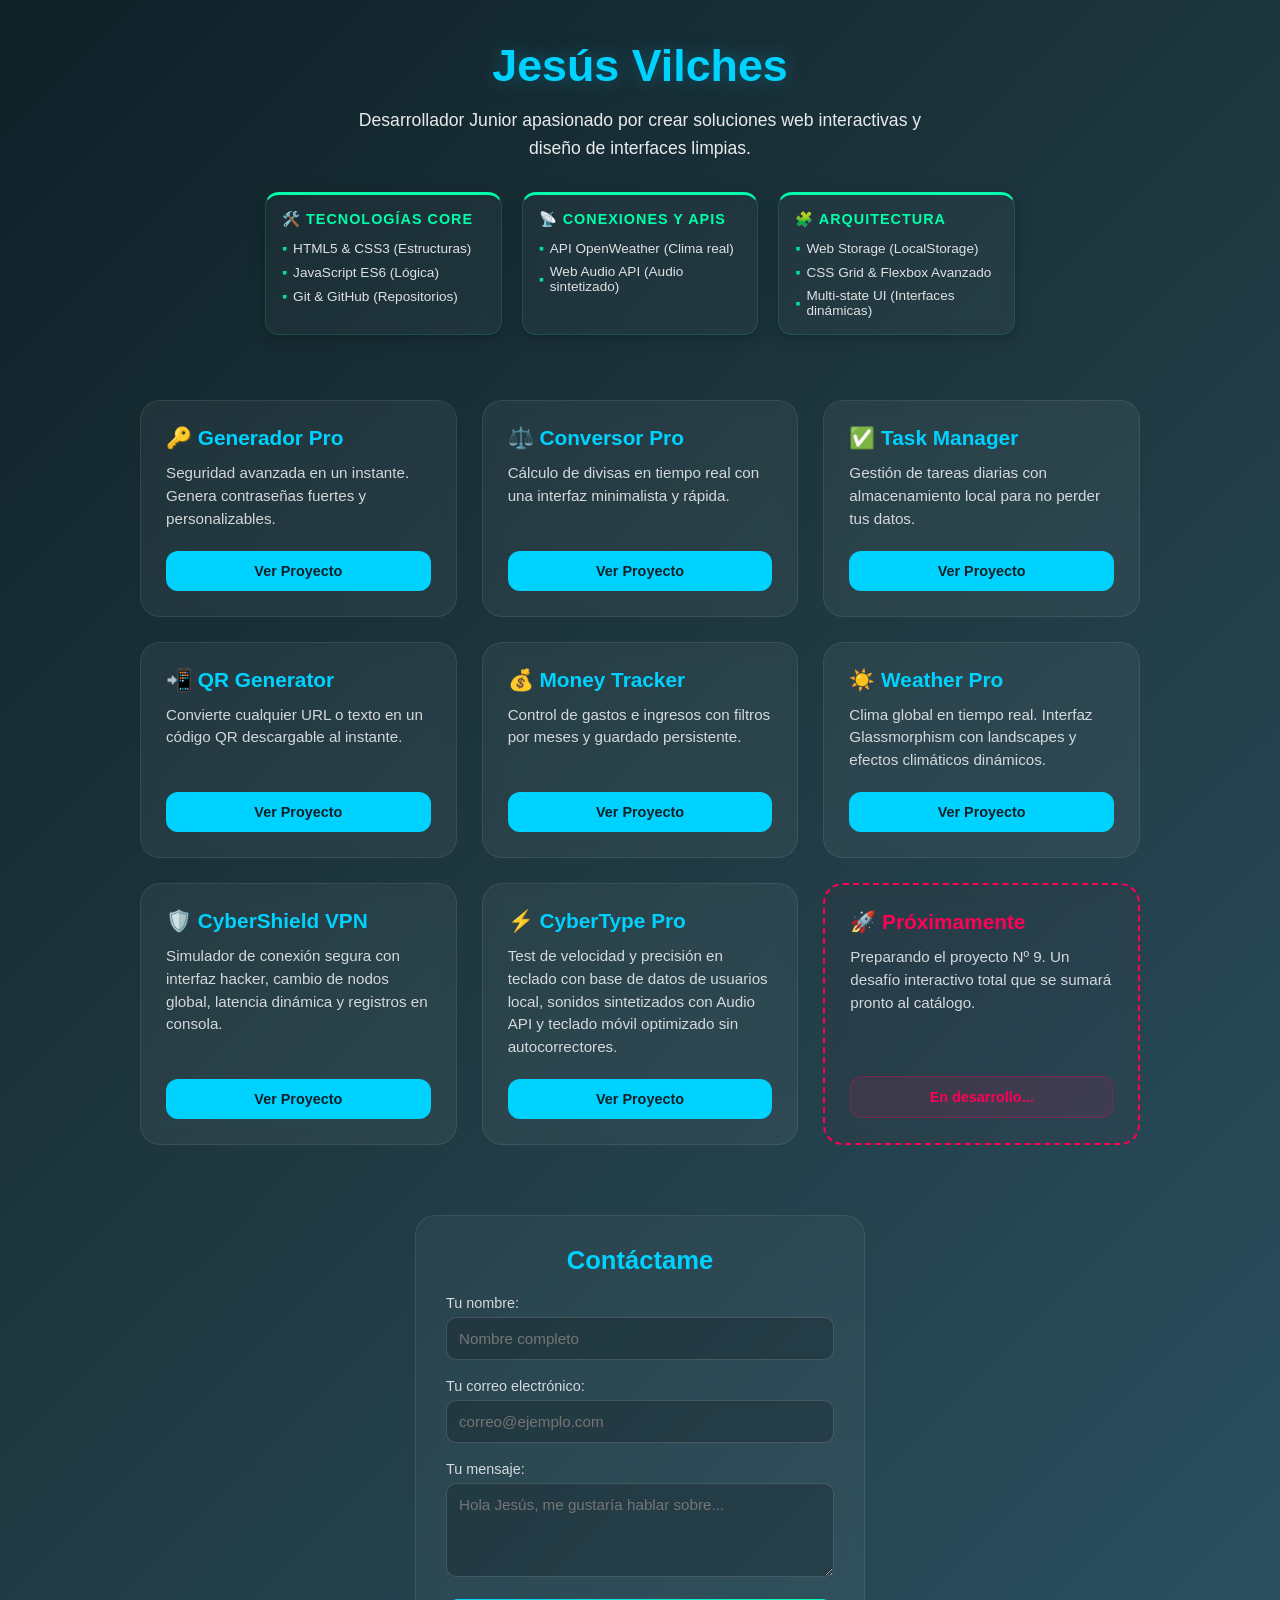
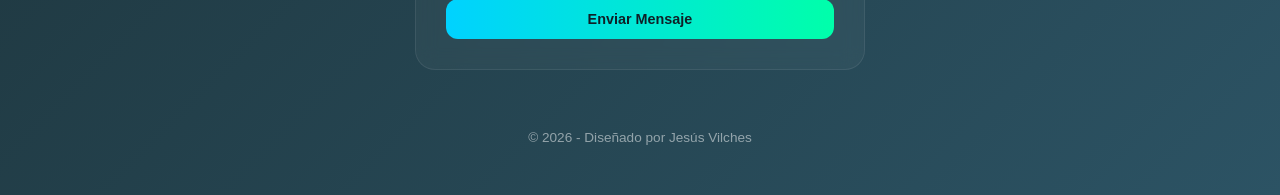
==== commit efbf15a0: "Update index.html" ====
--- a/index.html
+++ b/index.html
@@ -19,7 +19,7 @@
 
         header { text-align: center; margin-bottom: 35px; max-width: 800px; width: 100%; display: flex; flex-direction: column; align-items: center; }
         
-        h1 { font-size: 2.8rem; margin-bottom: 15px; color: #00d2ff; text-shadow: 0 0 20px rgba(0,210,255,0.3); }
+        h1 { font-size: 2.8rem; margin-bottom: 15px; color: #00d2ff; text-shadow: 0 0 20px rgba(0,210,255,0.3); transition: font-size 0.2s; }
         
         .descripcion { font-size: 1.1rem; margin-bottom: 30px; opacity: 0.9; line-height: 1.6; padding: 0 10px; max-width: 600px; text-align: center; }
 
@@ -108,7 +108,6 @@
         .proyecto h3 { color: #00d2ff; margin-bottom: 12px; font-size: 1.3rem; display: flex; align-items: center; gap: 8px; }
         .proyecto p { margin-bottom: 20px; font-size: 0.95rem; opacity: 0.8; line-height: 1.5; }
         
-        /* BOTÓN CON EFECTOS TÁCTILES MEJORADOS */
         .btn { 
             background: #00d2ff; 
             color: #0f2027; 
@@ -126,10 +125,9 @@
             display: block;
         }
 
-        /* Al mantener pulsado en móvil o hacer click, cambia de color radicalmente y se hunde */
         .btn:active { 
-            background: #00ffaa !important; /* Cambio visual fuerte a verde neón al pulsar */
-            transform: scale(0.95); /* Se encoge sutilmente dando sensación de botón real */
+            background: #00ffaa !important; 
+            transform: scale(0.95); 
         }
 
         .contacto-seccion {
@@ -157,14 +155,19 @@
             color: white;
             font-size: 0.95rem;
             outline: none;
-            transition: border-color 0.2s;
-        }
-
-        .form-group input:focus, .form-group textarea:focus { border-color: #00d2ff; }
+            transition: border-color 0.3s, box-shadow 0.3s;
+        }
+
+        .form-group input:focus, .form-group textarea:focus { 
+            border-color: #00d2ff; 
+            box-shadow: 0 0 12px rgba(0, 210, 255, 0.4);
+        }
 
         footer { margin-top: 60px; opacity: 0.5; font-size: 0.85rem; padding-bottom: 10px; text-align: center; }
 
         @media (max-width: 650px) {
+            /* Cambio Ideado Nº 3: Reducción tipográfica precisa en iPhone */
+            h1 { font-size: 2.3rem; } 
             .skills-grid-new { flex-direction: column; gap: 15px; padding: 0 10px; }
             .skills-column-cyber { min-width: 100%; }
         }
@@ -252,10 +255,10 @@
             <a href="https://vilcheslinense4.github.io/juego-tecleo-js/index.html" class="btn fx-click">Ver Proyecto</a>
         </div>
 
-        <div class="proyecto" style="border-style: dashed; opacity: 0.5; background: transparent;">
-            <h3>🚀 Próximamente</h3>
-            <p>Estamos trabajando en una nueva aplicación increíble. ¡Vuelve pronto!</p>
-            <span class="btn" style="background: rgba(255,255,255,0.05); color: #777; cursor: default; box-shadow: none; transform: none;">En desarrollo...</span>
+        <div class="proyecto" style="border: 2px dashed #ff0055; background: rgba(255, 0, 85, 0.02); box-shadow: inset 0 0 15px rgba(255, 0, 85, 0.05);">
+            <h3 style="color: #ff0055;">🚀 Próximamente</h3>
+            <p>Preparando el proyecto Nº 9. Un desafío interactivo total que se sumará pronto al catálogo.</p>
+            <span class="btn" style="background: rgba(255,0,85,0.1); color: #ff0055; cursor: default; box-shadow: none; transform: none; border: 1px solid rgba(255,0,85,0.3);">En desarrollo...</span>
         </div>
     </div>
 
@@ -281,7 +284,6 @@
     <footer>© 2026 - Diseñado por Jesús Vilches</footer>
 
     <script>
-        // Función mágica que genera el sonido cibernético usando código puro
         function playCyberClick() {
             try {
                 const AudioContext = window.AudioContext || window.webkitAudioContext;
@@ -290,11 +292,11 @@
                 const osc = audioCtx.createOscillator();
                 const gain = audioCtx.createGain();
                 
-                osc.type = 'sine'; // Tono limpio digital
-                osc.frequency.setValueAtTime(1200, audioCtx.currentTime); // Frecuencia alta para simular un click electrónico
+                osc.type = 'sine'; 
+                osc.frequency.setValueAtTime(1200, audioCtx.currentTime); 
                 osc.frequency.exponentialRampToValueAtTime(300, audioCtx.currentTime + 0.05);
                 
-                gain.gain.setValueAtTime(0.15, audioCtx.currentTime); // Volumen moderado para que no moleste
+                gain.gain.setValueAtTime(0.15, audioCtx.currentTime); 
                 gain.gain.exponentialRampToValueAtTime(0.01, audioCtx.currentTime + 0.05);
                 
                 osc.connect(gain);
@@ -303,13 +305,11 @@
                 osc.start();
                 osc.stop(audioCtx.currentTime + 0.05);
             } catch (e) {
-                console.log("Audio no soportado o bloqueado por el navegador.");
+                console.log("Audio deshabilitado.");
             }
         }
 
-        // Aplicar el evento de sonido a todos los botones interactivos al pulsar (táctil o ratón)
         document.querySelectorAll('.fx-click').forEach(button => {
-            // Captura tanto clicks en PC como toques rápidos en el iPhone
             button.addEventListener('mousedown', playCyberClick);
             button.addEventListener('touchstart', playCyberClick);
         });
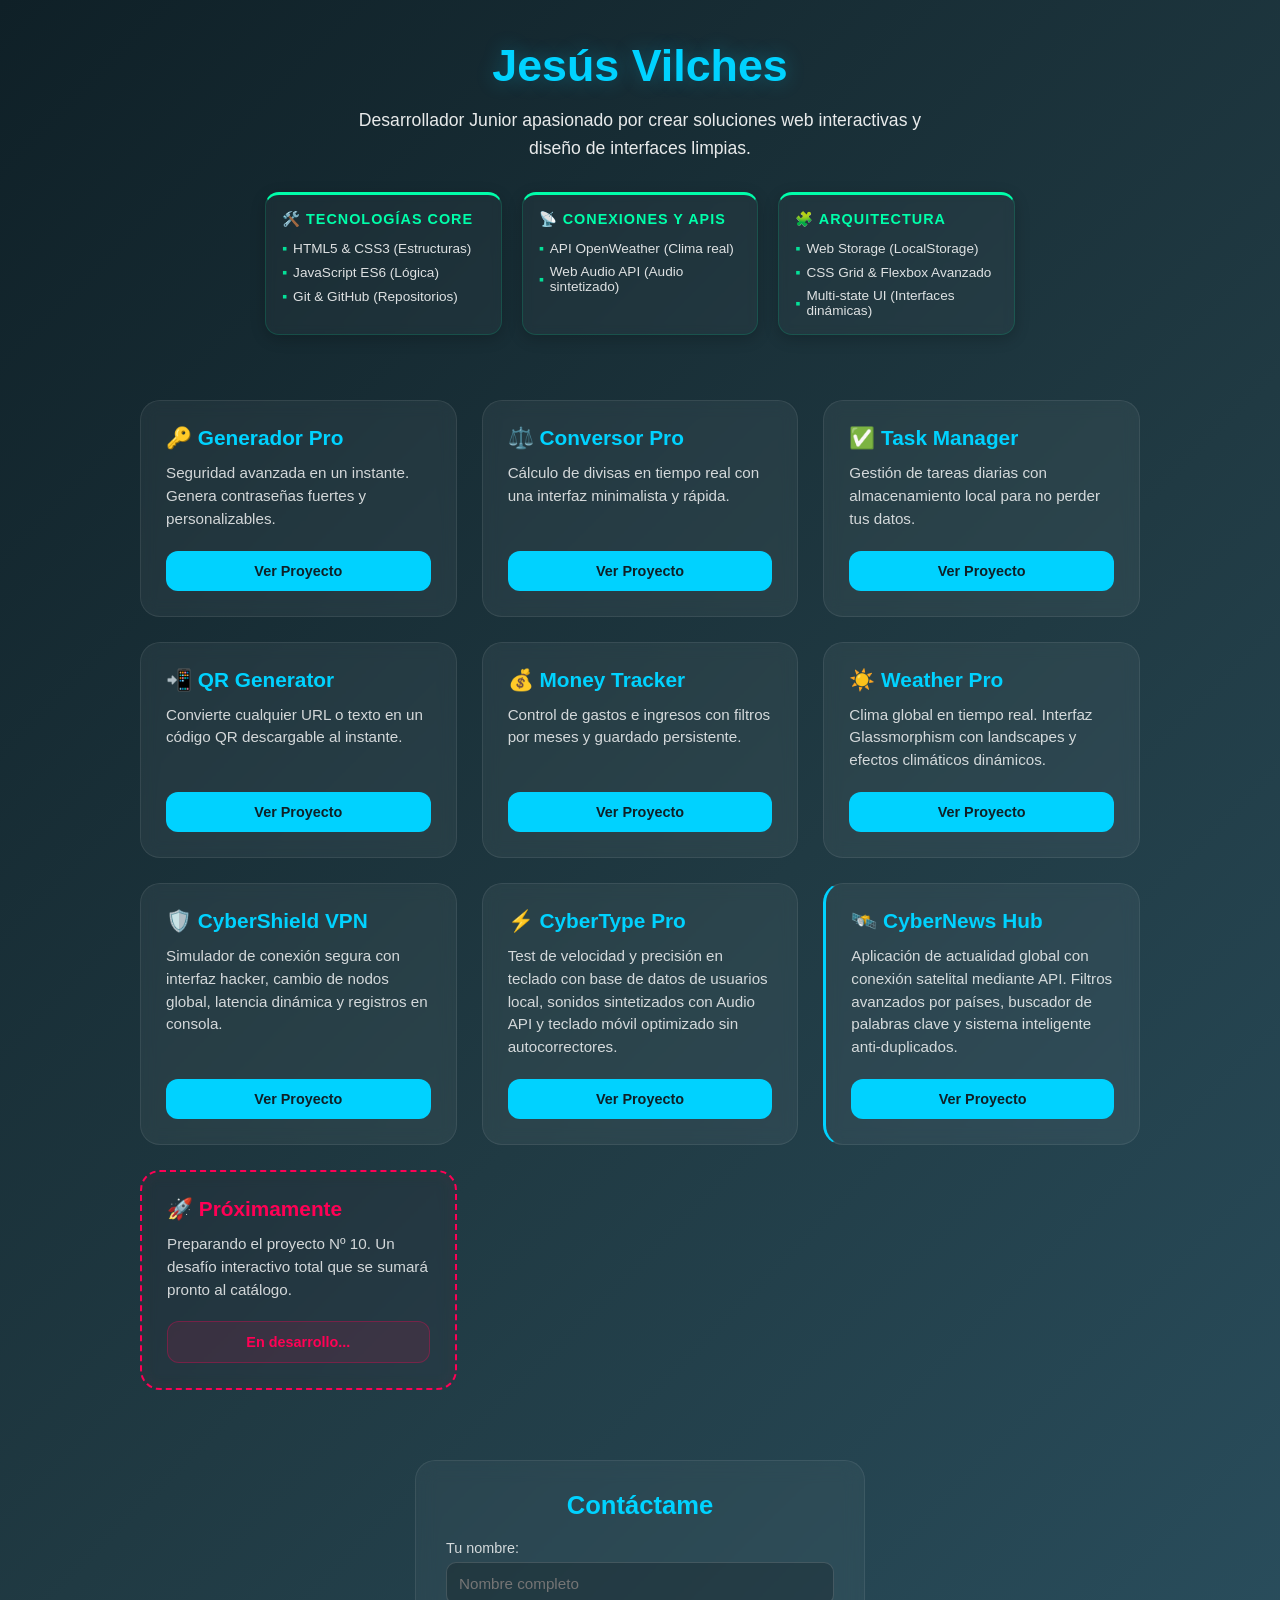
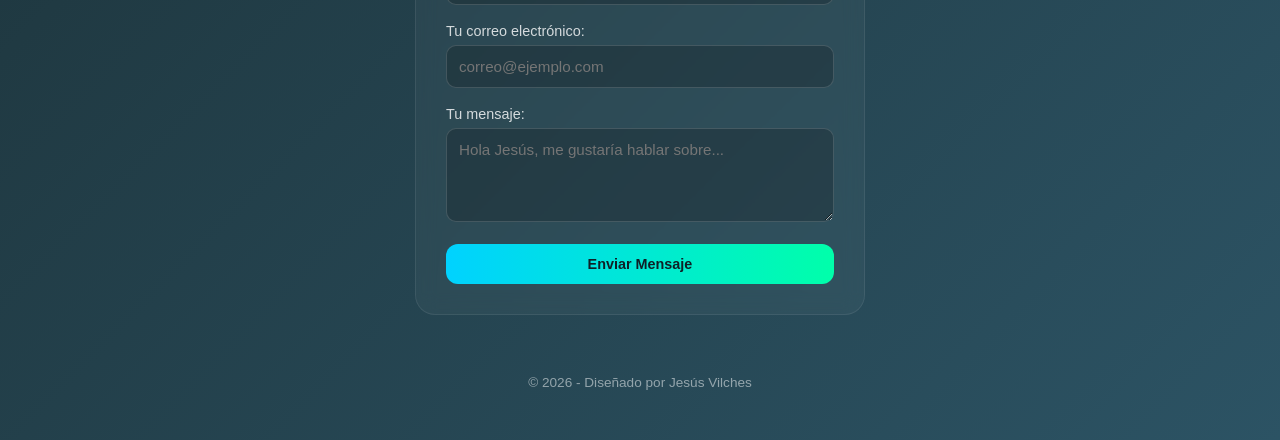
==== commit 6cde2307: "Update index.html" ====
--- a/index.html
+++ b/index.html
@@ -166,7 +166,6 @@
         footer { margin-top: 60px; opacity: 0.5; font-size: 0.85rem; padding-bottom: 10px; text-align: center; }
 
         @media (max-width: 650px) {
-            /* Cambio Ideado Nº 3: Reducción tipográfica precisa en iPhone */
             h1 { font-size: 2.3rem; } 
             .skills-grid-new { flex-direction: column; gap: 15px; padding: 0 10px; }
             .skills-column-cyber { min-width: 100%; }
@@ -255,9 +254,15 @@
             <a href="https://vilcheslinense4.github.io/juego-tecleo-js/index.html" class="btn fx-click">Ver Proyecto</a>
         </div>
 
+        <div class="proyecto" style="border-left: 3px solid #00d2ff;">
+            <h3>🛰️ CyberNews Hub</h3>
+            <p>Aplicación de actualidad global con conexión satelital mediante API. Filtros avanzados por países, buscador de palabras clave y sistema inteligente anti-duplicados.</p>
+            <a href="https://vilcheslinense4.github.io/global-news-js/" class="btn fx-click">Ver Proyecto</a>
+        </div>
+
         <div class="proyecto" style="border: 2px dashed #ff0055; background: rgba(255, 0, 85, 0.02); box-shadow: inset 0 0 15px rgba(255, 0, 85, 0.05);">
             <h3 style="color: #ff0055;">🚀 Próximamente</h3>
-            <p>Preparando el proyecto Nº 9. Un desafío interactivo total que se sumará pronto al catálogo.</p>
+            <p>Preparando el proyecto Nº 10. Un desafío interactivo total que se sumará pronto al catálogo.</p>
             <span class="btn" style="background: rgba(255,0,85,0.1); color: #ff0055; cursor: default; box-shadow: none; transform: none; border: 1px solid rgba(255,0,85,0.3);">En desarrollo...</span>
         </div>
     </div>
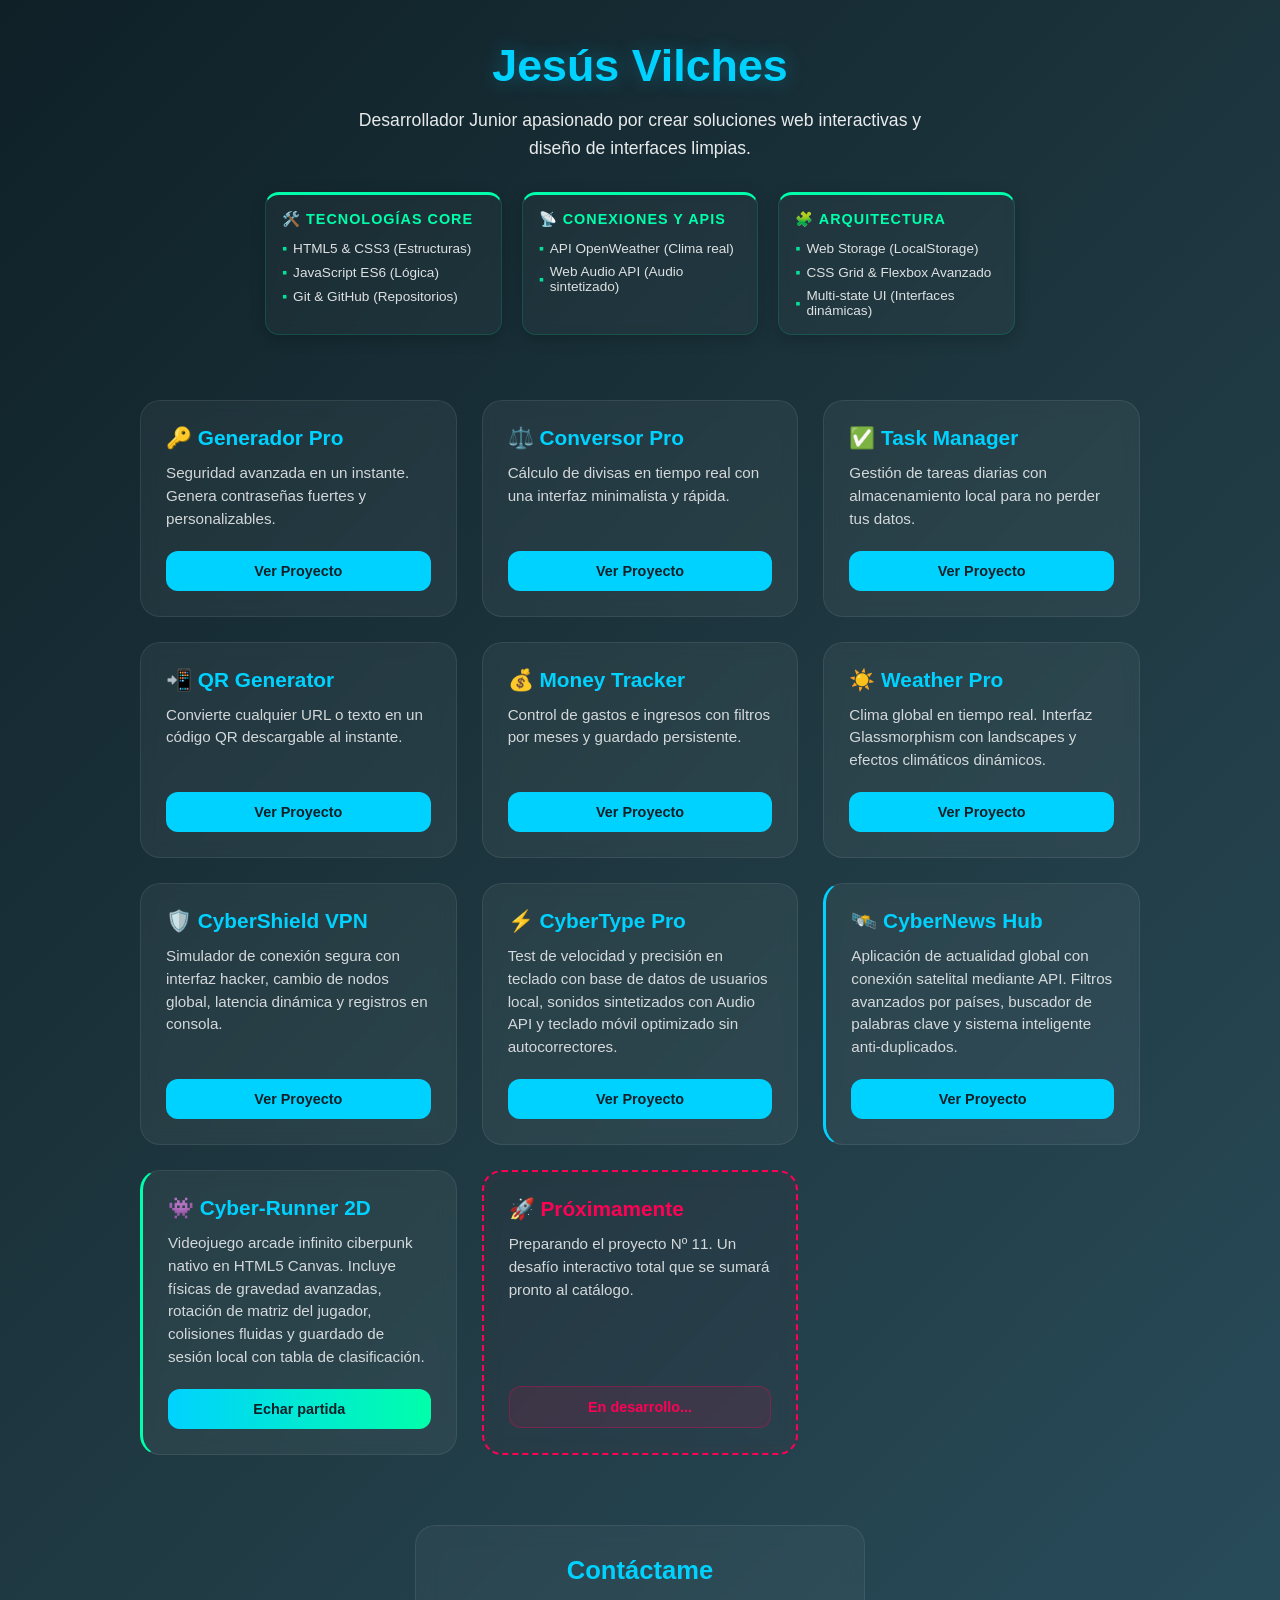
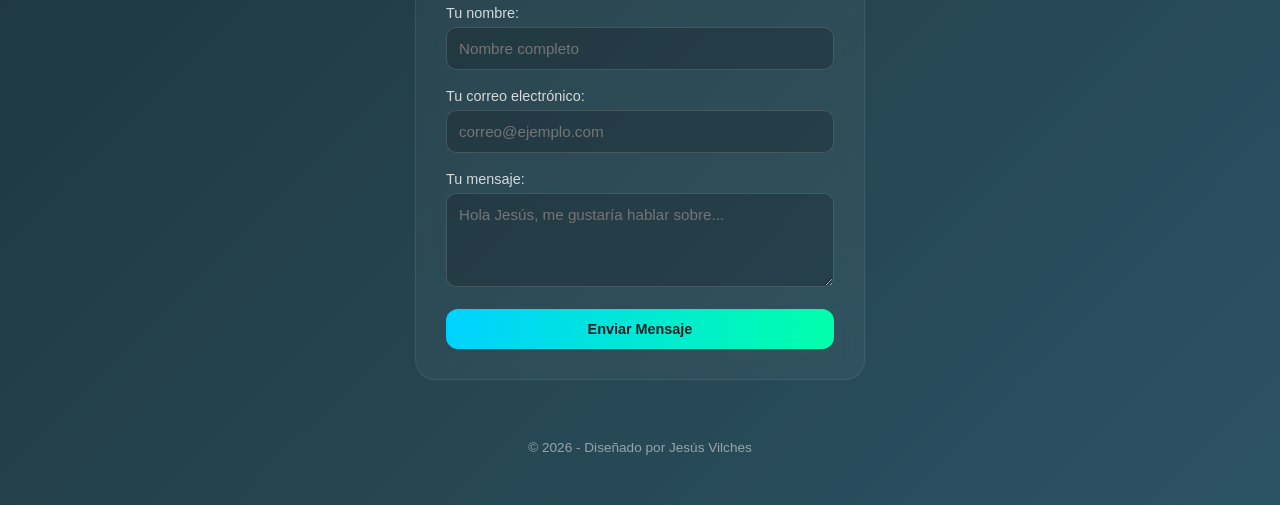
==== commit 5c73d4a4: "Update index.html" ====
--- a/index.html
+++ b/index.html
@@ -260,9 +260,15 @@
             <a href="https://vilcheslinense4.github.io/global-news-js/" class="btn fx-click">Ver Proyecto</a>
         </div>
 
+        <div class="proyecto" style="border-left: 3px solid #00ffaa;">
+            <h3>👾 Cyber-Runner 2D</h3>
+            <p>Videojuego arcade infinito ciberpunk nativo en HTML5 Canvas. Incluye físicas de gravedad avanzadas, rotación de matriz del jugador, colisiones fluidas y guardado de sesión local con tabla de clasificación.</p>
+            <a href="https://vilcheslinense4.github.io/cyber-runner-2d/" class="btn fx-click" style="background: linear-gradient(90deg, #00d2ff, #00ffaa);">Echar partida</a>
+        </div>
+
         <div class="proyecto" style="border: 2px dashed #ff0055; background: rgba(255, 0, 85, 0.02); box-shadow: inset 0 0 15px rgba(255, 0, 85, 0.05);">
             <h3 style="color: #ff0055;">🚀 Próximamente</h3>
-            <p>Preparando el proyecto Nº 10. Un desafío interactivo total que se sumará pronto al catálogo.</p>
+            <p>Preparando el proyecto Nº 11. Un desafío interactivo total que se sumará pronto al catálogo.</p>
             <span class="btn" style="background: rgba(255,0,85,0.1); color: #ff0055; cursor: default; box-shadow: none; transform: none; border: 1px solid rgba(255,0,85,0.3);">En desarrollo...</span>
         </div>
     </div>
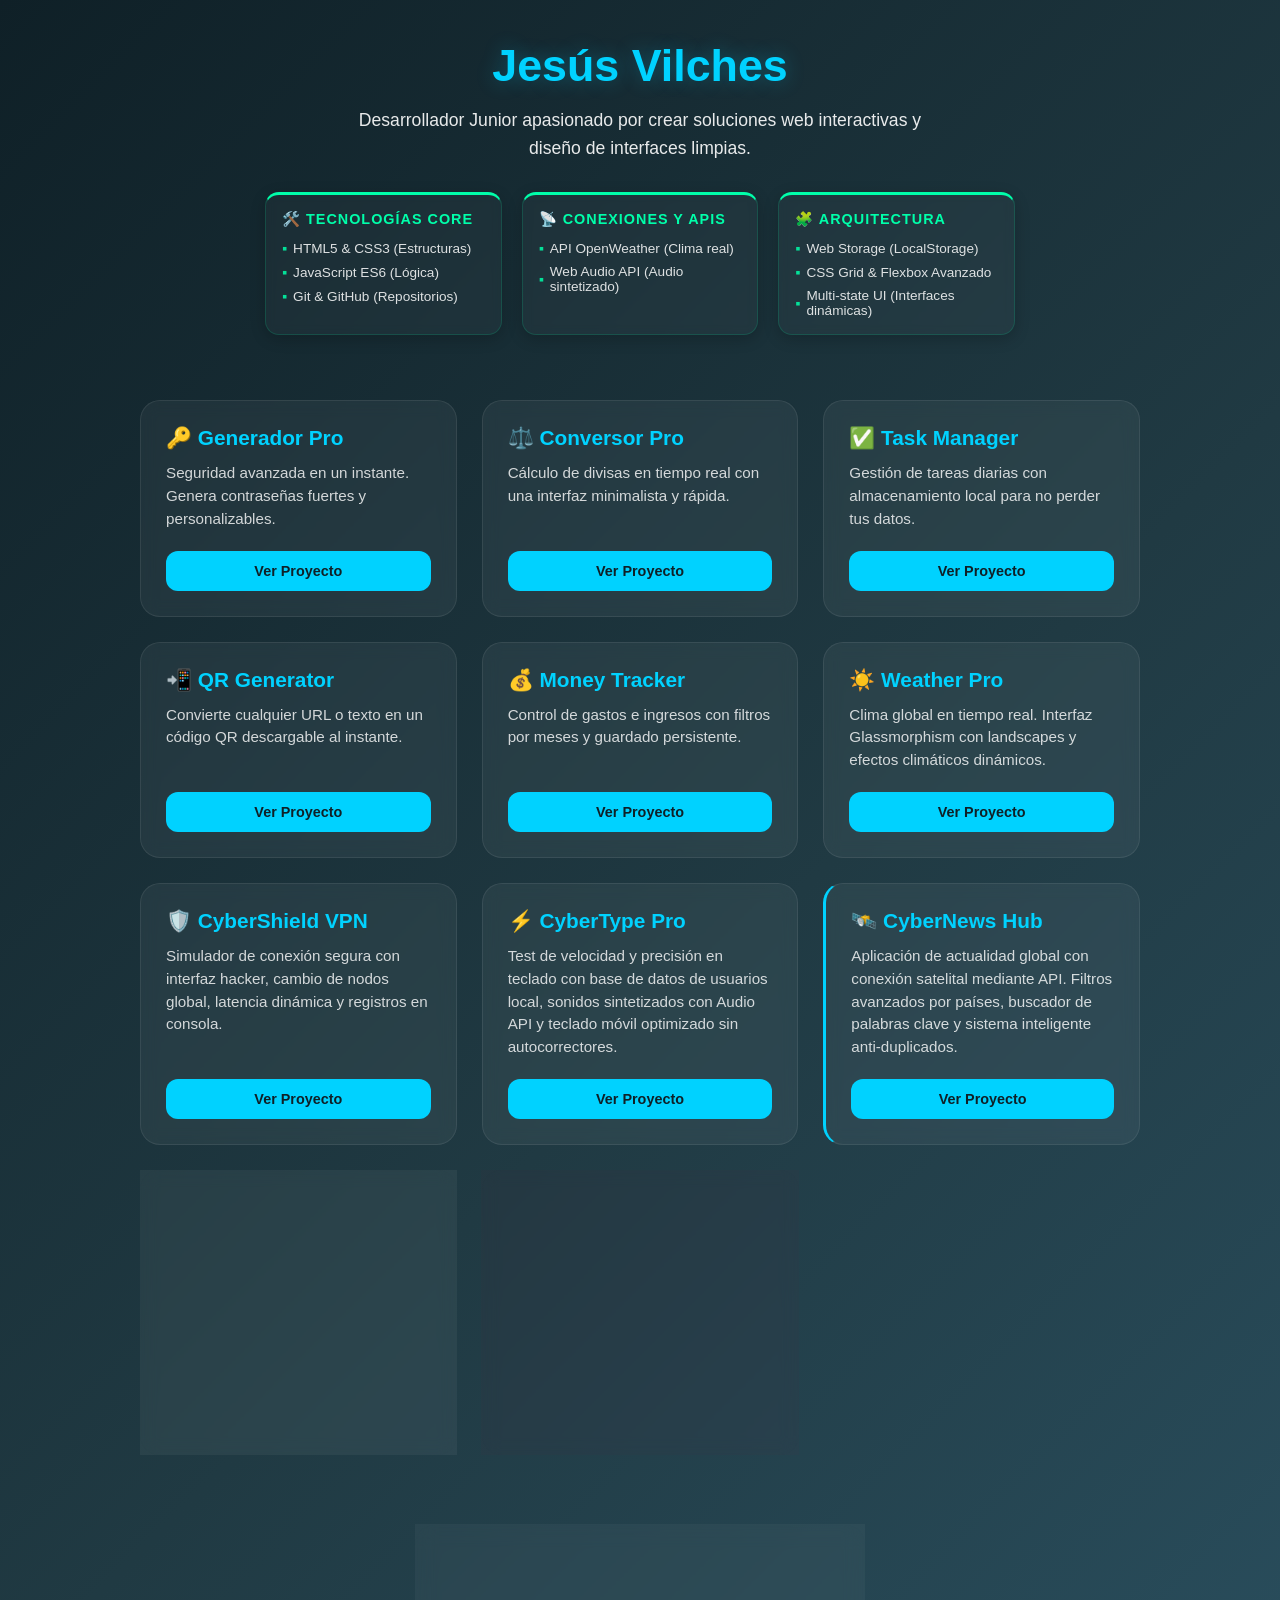
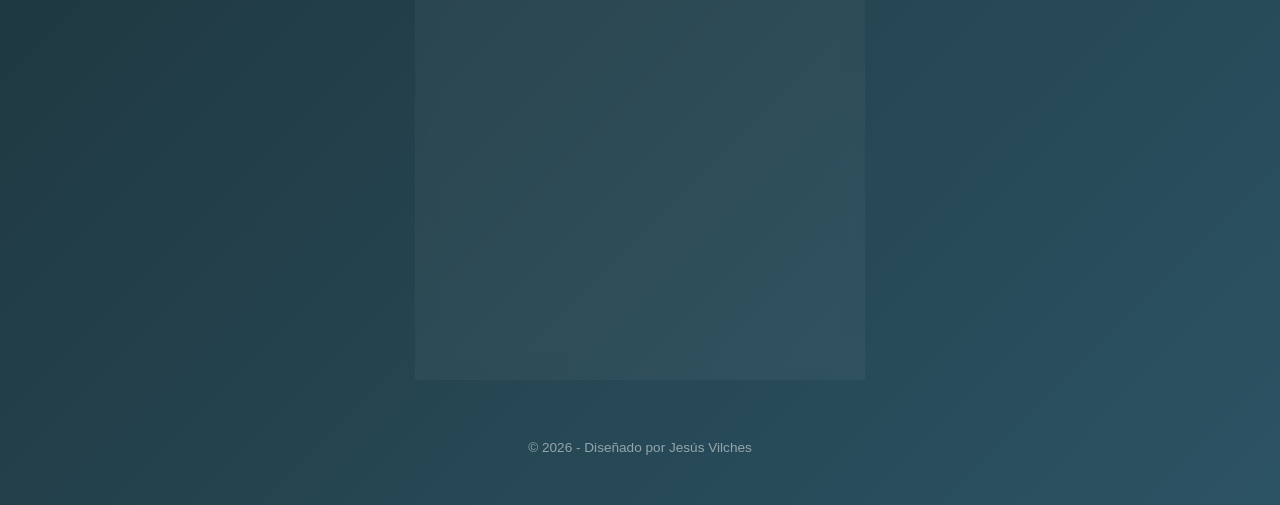
==== commit bf4cde63: "Update index.html" ====
--- a/index.html
+++ b/index.html
@@ -263,13 +263,13 @@
         <div class="proyecto" style="border-left: 3px solid #00ffaa;">
             <h3>👾 Cyber-Runner 2D</h3>
             <p>Videojuego arcade infinito ciberpunk nativo en HTML5 Canvas. Incluye físicas de gravedad avanzadas, rotación de matriz del jugador, colisiones fluidas y guardado de sesión local con tabla de clasificación.</p>
-            <a href="https://vilcheslinense4.github.io/cyber-runner-2d/" class="btn fx-click" style="background: linear-gradient(90deg, #00d2ff, #00ffaa);">Echar partida</a>
+            <a href="https://vilcheslinense4.github.io/cyber-runner-2d/" class="btn fx-click" style="background: linear-gradient(90deg, #00d2ff, #00ffaa); color: #0f2027;">Echar partida</a>
         </div>
 
         <div class="proyecto" style="border: 2px dashed #ff0055; background: rgba(255, 0, 85, 0.02); box-shadow: inset 0 0 15px rgba(255, 0, 85, 0.05);">
             <h3 style="color: #ff0055;">🚀 Próximamente</h3>
             <p>Preparando el proyecto Nº 11. Un desafío interactivo total que se sumará pronto al catálogo.</p>
-            <span class="btn" style="background: rgba(255,0,85,0.1); color: #ff0055; cursor: default; box-shadow: none; transform: none; border: 1px solid rgba(255,0,85,0.3);">En desarrollo...</span>
+            <span class="btn" style="background: rgba(255, 0, 85, 0.1); color: #ff0055; border: 1px solid rgba(255, 0, 85, 0.3); cursor: default; box-shadow: none; transform: none;">En desarrollo...</span>
         </div>
     </div>
 
